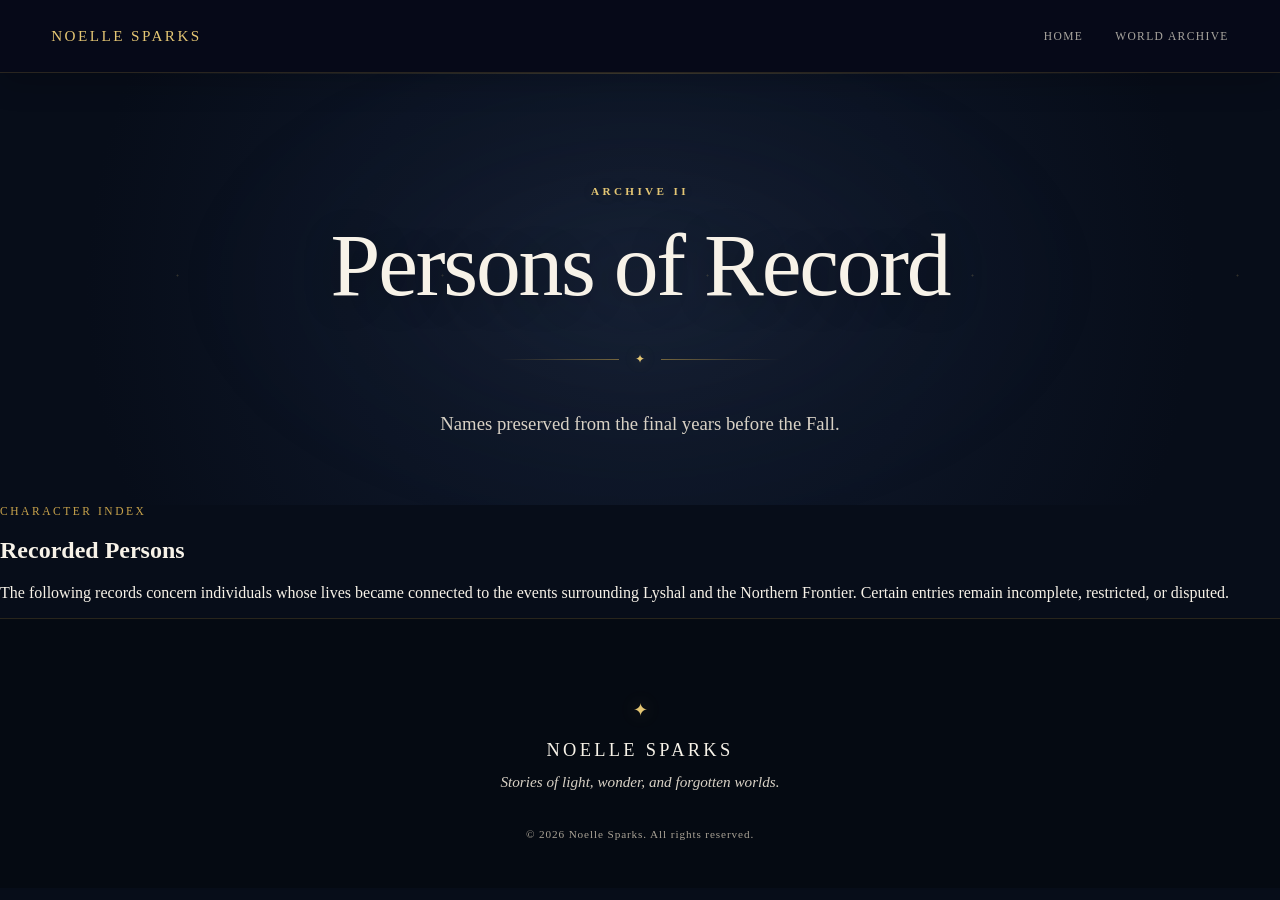
==== characters.html @ 0fba7f64 "Create Character Archive page" ====
<!DOCTYPE html>
<html lang="en">
<head>
  <meta charset="UTF-8">

 <meta
  name="description"
  content="Explore the persons of record connected to Lyshal, Dorshyllwyn, and the events surrounding the Northern Frontier."
>

  <meta
  name="description"
  content="Explore the Northern Frontier, including the Kingdom of Lyshal, Dorshyllwyn, and the mysterious Edenaren Wood."
>

 <title>Character Archive | Noelle Sparks</title>

  <link rel="stylesheet" href="css/styles.css">
</head>

<body>
<header class="site-header">

  <div class="site-header-inner">

    <a href="index.html" class="site-brand">
      Noelle Sparks
    </a>

    <nav class="site-nav" aria-label="Primary navigation">

      <a href="index.html">
        Home
      </a>

      <a href="world.html">
        World Archive
      </a>

    </nav>

  </div>

</header>
  <main>

  <section class="discover-section archive-hero">

    <div class="discover-glow" aria-hidden="true"></div>

    <div class="discover-content">

      <p class="section-kicker">
        Archive II
      </p>

      <h1 class="section-title">
        Persons of Record
      </h1>

      <div class="ornamental-divider" aria-hidden="true">
        <span></span>
        <span class="divider-star">✦</span>
        <span></span>
      </div>

      <p class="section-introduction">
        Names preserved from the final years before the Fall.
      </p>

    </div>

  </section>

  <section class="character-archive-introduction">

    <p class="archive-label">
      Character Index
    </p>

    <h2>
      Recorded Persons
    </h2>

    <p>
      The following records concern individuals whose lives became
      connected to the events surrounding Lyshal and the Northern Frontier.
      Certain entries remain incomplete, restricted, or disputed.
    </p>

  </section>

  <section class="character-grid" aria-label="Character archive records">

    <!-- Character records will be placed here. -->

  </section>

</main>

  <!-- ====================================================
       FOOTER
       ==================================================== -->

  <footer class="site-footer">

    <a href="#home" class="footer-mark" aria-label="Return to the top">
      ✦
    </a>

    <p class="footer-name">
      Noelle Sparks
    </p>

    <p class="footer-line">
      Stories of light, wonder, and forgotten worlds.
    </p>

    <p class="copyright">
      &copy; 2026 Noelle Sparks. All rights reserved.
    </p>

  </footer>

</body>
</html>
---- css/styles.css ----
/* =========================================================
   NOELLE SPARKS
   Elegant Wonder — Website Design System
   ========================================================= */


/* ---------------------------------------------------------
   DESIGN TOKENS
   --------------------------------------------------------- */

:root {
  --midnight: #070d19;
  --deep-night: #0c1424;
  --night-blue: #111b2d;
  --soft-night: #162239;

  --gold: #c7a24b;
  --gold-light: #e4c674;
  --gold-pale: #f0dc9a;
  --gold-dark: #816321;

  --ivory: #f7f2e8;
  --mist: #d8d1c5;
  --muted-text: #aaa396;

  --border-gold: rgba(199, 162, 75, 0.34);
  --border-gold-bright: rgba(228, 198, 116, 0.68);

  --shadow-dark: rgba(0, 0, 0, 0.34);
  --shadow-gold: rgba(199, 162, 75, 0.12);

  --serif:
    Georgia,
    "Times New Roman",
    Times,
    serif;

  --content-width: 1180px;
  --reading-width: 720px;

  --transition-fast: 220ms ease;
  --transition: 320ms ease;
  --transition-slow: 600ms ease;
}


/* ---------------------------------------------------------
   RESET
   --------------------------------------------------------- */

*,
*::before,
*::after {
  box-sizing: border-box;
}

html {
  scroll-behavior: smooth;
}

body {
  margin: 0;
  min-width: 320px;

  color: var(--ivory);
  background: var(--midnight);

  font-family: var(--serif);

  overflow-x: hidden;
}

img {
  display: block;
  max-width: 100%;
}

a {
  color: inherit;
}

button,
input,
textarea,
select {
  font: inherit;
}


/* ---------------------------------------------------------
   REUSABLE DESIGN SYSTEM
   --------------------------------------------------------- */

.section-shell {
  position: relative;
  z-index: 2;

  width: min(100%, var(--content-width));

  margin-inline: auto;
}

.section-heading {
  width: min(100%, 780px);

  margin: 0 auto 4.5rem;

  text-align: center;
}

.section-kicker {
  margin: 0 0 1.4rem;

  color: var(--gold-light);

  font-size: 0.7rem;
  font-weight: 600;
  letter-spacing: 0.3em;

  text-transform: uppercase;

  text-shadow:
    0 0 18px rgba(199, 162, 75, 0.18);
}

.section-title {
  margin: 0;

  color: var(--ivory);

  font-size: clamp(3rem, 7vw, 6rem);
  font-weight: 400;
  line-height: 1.03;
  letter-spacing: -0.025em;

  text-wrap: balance;

  text-shadow:
    0 5px 35px rgba(0, 0, 0, 0.32);
}

.section-introduction {
  width: min(100%, 680px);

  margin: 0 auto;

  color: var(--mist);

  font-size: clamp(1rem, 1.6vw, 1.17rem);
  line-height: 1.85;

  text-wrap: balance;
}


/* Ornamental divider */

.ornamental-divider {
  width: min(280px, 70vw);

  display: flex;
  align-items: center;
  justify-content: center;
  gap: 1rem;

  margin: 2.5rem auto;
}

.ornamental-divider > span:not(.divider-star) {
  flex: 1;
  height: 1px;

  background:
    linear-gradient(
      90deg,
      transparent,
      rgba(199, 162, 75, 0.55)
    );
}

.ornamental-divider > span:last-child {
  transform: scaleX(-1);
}

.divider-star {
  color: var(--gold-light);

  font-size: 0.75rem;

  text-shadow:
    0 0 14px rgba(228, 198, 116, 0.34);
}


/* ---------------------------------------------------------
   HERO
   --------------------------------------------------------- */

.hero {
  position: relative;

  min-height: 100vh;
  min-height: 100svh;

  display: flex;
  align-items: center;
  justify-content: center;

  padding: 4rem 1.5rem 6rem;

  overflow: hidden;

  background:
    radial-gradient(
      circle at 26% 32%,
      rgba(76, 93, 130, 0.14) 0%,
      rgba(25, 38, 64, 0.07) 26%,
      transparent 52%
    ),
    radial-gradient(
      circle at 75% 68%,
      rgba(49, 67, 101, 0.09) 0%,
      transparent 48%
    ),
    linear-gradient(
      135deg,
      var(--night-blue) 0%,
      var(--deep-night) 46%,
      var(--midnight) 100%
    );
}


/* ---------------------------------------------------------
   ANIMATED STAR FIELD
   --------------------------------------------------------- */

.star-field,
.star-field::before,
.star-field::after {
  position: absolute;
  inset: -8%;

  content: "";

  pointer-events: none;
}

.star-field {
  opacity: 0.72;

  background-image:
    radial-gradient(
      circle,
      rgba(228, 198, 116, 0.9) 0 1px,
      transparent 1.6px
    ),
    radial-gradient(
      circle,
      rgba(247, 242, 232, 0.72) 0 0.8px,
      transparent 1.3px
    );

  background-position:
    0 0,
    65px 82px;

  background-size:
    175px 175px,
    235px 235px;

  animation:
    stars-drift-primary 34s linear infinite,
    stars-breathe 5s ease-in-out infinite alternate;

  will-change:
    background-position,
    opacity;
}

.star-field::before {
  opacity: 0.52;

  background-image:
    radial-gradient(
      circle,
      rgba(199, 162, 75, 0.88) 0 1.15px,
      transparent 1.8px
    ),
    radial-gradient(
      circle,
      rgba(235, 224, 194, 0.68) 0 0.7px,
      transparent 1.25px
    );

  background-position:
    27px 42px,
    130px 15px;

  background-size:
    310px 310px,
    390px 390px;

  animation:
    stars-drift-secondary 48s linear infinite,
    stars-twinkle 3.8s ease-in-out infinite alternate;

  will-change:
    background-position,
    opacity;
}

.star-field::after {
  opacity: 0.4;

  background-image:
    radial-gradient(
      circle,
      rgba(255, 239, 186, 0.95) 0 1.8px,
      rgba(228, 198, 116, 0.22) 2px,
      transparent 5px
    ),
    radial-gradient(
      circle,
      rgba(247, 242, 232, 0.82) 0 1.25px,
      transparent 3px
    );

  background-position:
    12% 23%,
    71% 61%;

  background-size:
    520px 520px,
    670px 670px;

  animation:
    bright-stars-drift 62s linear infinite,
    bright-stars-twinkle 4.6s ease-in-out infinite alternate;

  will-change:
    background-position,
    opacity;
}


/* ---------------------------------------------------------
   HERO CONTENT
   --------------------------------------------------------- */

.hero-content {
  position: relative;
  z-index: 2;

  width: min(100%, 900px);

  display: flex;
  flex-direction: column;
  align-items: center;
  justify-content: center;

  text-align: center;

  margin: 0 auto;
  padding-top: 14vh;
}


/* Logo */

.hero-logo-wrap {
  position: relative;

  width: min(90vw, 900px);

  margin: 0 auto .5rem;

  isolation: isolate;
}

.hero-logo-wrap::before {
  position: absolute;
  z-index: -1;

  content: "";

  top: 50%;
  left: 50%;

  width: 130%;

  aspect-ratio: 1.3 / 1;

  transform: translate(-50%, -50%);

  border-radius: 50%;

  background:
    radial-gradient(
      ellipse at center,
      rgba(255, 245, 220, 0.075) 0%,
      rgba(255, 245, 220, 0.025) 38%,
      transparent 72%
    );

  filter: blur(8px);
}

.hero-logo {
  width: 100%;
  height: auto;

  object-fit: contain;

  filter:
    drop-shadow(
      0 0 28px rgba(199, 162, 75, 0.11)
    )
    drop-shadow(
      0 0 70px rgba(220, 185, 80, 0.045)
    );

  animation:
    logo-arrival 1.4s ease both;
}


/* Tagline */

.tagline {
  max-width: 650px;

  margin: 0 auto 2.3rem;

  color: var(--ivory);

  font-size: clamp(1.15rem, 2vw, 1.55rem);
  font-style: italic;
  line-height: 1.65;

  text-wrap: balance;

  text-shadow:
    0 1px 12px rgba(0, 0, 0, 0.65);

  animation:
    content-arrival
    1.2s
    0.35s
    ease
    both;
}

/* Primary button */

.archive-button {
  position: relative;

  min-width: 252px;

  display: grid;

  grid-template-columns:
    18px
    auto
    18px;

  align-items: center;
  justify-content: center;

  column-gap: 0.75rem;

  padding:
    1.05rem
    1.6rem;

  border:
    1px solid
    rgba(199, 162, 75, 0.68);

  color: var(--ivory);

  background:
    linear-gradient(
      180deg,
      rgba(199, 162, 75, 0.055),
      rgba(199, 162, 75, 0.018)
    );

  text-decoration: none;
  text-transform: uppercase;

  font-size: 0.74rem;
  font-weight: 600;
  letter-spacing: 0.2em;

  box-shadow:
    inset 0 0 0 1px rgba(255, 255, 255, 0.012),
    0 8px 28px rgba(0, 0, 0, 0.18);

  transition:
    color var(--transition),
    border-color var(--transition),
    background var(--transition),
    box-shadow var(--transition),
    transform var(--transition);

  animation:
    content-arrival
    1.2s
    0.55s
    ease
    both;
}

.archive-button::after {
  content: "✦";

  width: 18px;

  visibility: hidden;
}

.button-star {
  width: 18px;

  color: var(--gold-light);

  font-size: 0.78rem;
  text-align: center;

  text-shadow:
    0 0 12px rgba(228, 198, 116, 0.4);

  transition:
    transform var(--transition);
}

.button-label {
  text-align: center;
}

.archive-button:hover,
.archive-button:focus-visible {
  color: #fffaf0;

  border-color: var(--gold-light);

  background:
    linear-gradient(
      180deg,
      rgba(199, 162, 75, 0.13),
      rgba(199, 162, 75, 0.055)
    );

  box-shadow:
    0 0 30px rgba(199, 162, 75, 0.1),
    0 12px 35px rgba(0, 0, 0, 0.28);

  transform: translateY(-2px);
}

.archive-button:hover .button-star,
.archive-button:focus-visible .button-star {
  transform:
    rotate(45deg)
    scale(1.08);
}


/* Scroll indicator */

.scroll-indicator {
  position: absolute;
  z-index: 3;

  left: 50%;
  bottom: 1.5rem;

  width: 28px;
  height: 44px;

  transform: translateX(-50%);

  border:
    1px solid
    rgba(199, 162, 75, 0.28);

  border-radius: 20px;

  opacity: 0.72;
}

.scroll-indicator span {
  position: absolute;

  top: 8px;
  left: 50%;

  width: 3px;
  height: 7px;

  transform: translateX(-50%);

  border-radius: 10px;

  background: var(--gold-light);

  box-shadow:
    0 0 10px rgba(228, 198, 116, 0.36);

  animation:
    scroll-prompt
    2s
    ease-in-out
    infinite;
}


/* ---------------------------------------------------------
   THRESHOLD SECTION
   --------------------------------------------------------- */

.discover-section {
  position: relative;

  min-height: 100vh;
  min-height: 100svh;

  display: flex;
  align-items: center;
  justify-content: center;

  padding: 8rem 1.5rem;

  overflow: hidden;

  background:
    radial-gradient(
      circle at center,
      rgba(28, 42, 67, 0.46) 0%,
      rgba(12, 20, 36, 0.96) 45%,
      var(--midnight) 82%
    );
}

.discover-section::before {
  position: absolute;
  inset: 0;

  content: "";

  opacity: 0.3;

  pointer-events: none;

  background-image:
    radial-gradient(
      circle,
      rgba(228, 198, 116, 0.62) 0 0.8px,
      transparent 1.2px
    );

  background-position:
    45px 70px;

  background-size:
    265px 265px;
}

.discover-section::after {
  position: absolute;

  top: 0;
  left: 50%;

  width: min(82%, 1100px);
  height: 1px;

  content: "";

  transform: translateX(-50%);

  background:
    linear-gradient(
      90deg,
      transparent,
      rgba(199, 162, 75, 0.28),
      transparent
    );
}

.discover-glow {
  position: absolute;

  top: 48%;
  left: 50%;

  width: min(90vw, 900px);

  aspect-ratio: 1.8 / 1;

  transform: translate(-50%, -50%);

  border-radius: 50%;

  background:
    radial-gradient(
      ellipse at center,
      rgba(81, 99, 135, 0.1) 0%,
      rgba(45, 60, 91, 0.045) 42%,
      transparent 72%
    );

  filter: blur(14px);

  pointer-events: none;
}

.discover-content {
  position: relative;
  z-index: 2;

  width: min(100%, 820px);

  text-align: center;
}

.threshold-title {
  font-size: clamp(3rem, 7vw, 6rem);
}


/* Welcome text */

.welcome-copy {
  max-width: 690px;

  margin: 0 auto;

  color: var(--mist);

  font-size: clamp(1rem, 1.7vw, 1.2rem);
  line-height: 1.9;
}

.welcome-copy p {
  margin: 0 0 1.4rem;
}

.welcome-closing {
  margin-top: 2.2rem !important;

  color: var(--ivory);

  font-size: 1.08em;
  font-style: italic;
}


/* Continue link */

.text-link {
  display: inline-flex;
  flex-direction: column;
  align-items: center;
  gap: 0.75rem;

  margin-top: 3rem;

  color: var(--gold-light);

  text-decoration: none;
  text-transform: uppercase;

  font-size: 0.68rem;
  letter-spacing: 0.22em;

  transition:
    color var(--transition),
    transform var(--transition);
}

.text-link-arrow {
  font-size: 1rem;

  animation:
    arrow-float
    2.4s
    ease-in-out
    infinite;
}

.text-link:hover,
.text-link:focus-visible {
  color: var(--gold-pale);

  transform: translateY(2px);
}


/* ---------------------------------------------------------
   ARCHIVE SECTION
   --------------------------------------------------------- */

.archive-section {
  position: relative;

  padding:
    9rem
    1.5rem
    10rem;

  overflow: hidden;

  background:
    radial-gradient(
      circle at 50% 15%,
      rgba(44, 59, 89, 0.22),
      transparent 42%
    ),
    linear-gradient(
      180deg,
      var(--midnight) 0%,
      #080f1d 48%,
      #060b15 100%
    );
}

.archive-section::before {
  position: absolute;
  inset: 0;

  content: "";

  pointer-events: none;

  opacity: 0.18;

  background-image:
    linear-gradient(
      rgba(199, 162, 75, 0.08) 1px,
      transparent 1px
    ),
    linear-gradient(
      90deg,
      rgba(199, 162, 75, 0.08) 1px,
      transparent 1px
    );

  background-size:
    120px
    120px;

  mask-image:
    radial-gradient(
      circle at center,
      black,
      transparent 80%
    );
}

.archive-atmosphere {
  position: absolute;

  top: 16%;
  left: 50%;

  width: min(1000px, 92vw);

  aspect-ratio: 2 / 1;

  transform: translateX(-50%);

  border-radius: 50%;

  background:
    radial-gradient(
      ellipse at center,
      rgba(199, 162, 75, 0.055),
      rgba(61, 75, 107, 0.035) 45%,
      transparent 72%
    );

  filter: blur(18px);

  pointer-events: none;
}


/* Archive cards */

.archive-grid {
  width: min(100%, 980px);

  display: grid;

  grid-template-columns:
    repeat(2, minmax(0, 1fr));

  gap:
    1.4rem
    1.4rem;

  margin-inline: auto;
}

.archive-card {
  position: relative;

  min-height: 355px;

  display: flex;
  flex-direction: column;
  align-items: center;

  padding:
    2.6rem
    2rem
    2.2rem;

  overflow: hidden;

  border:
    1px solid
    var(--border-gold);

  background:
    linear-gradient(
      145deg,
      rgba(22, 34, 57, 0.7),
      rgba(8, 15, 29, 0.88)
    );

  text-align: center;

  box-shadow:
    0 20px 50px rgba(0, 0, 0, 0.2);

  transition:
    border-color var(--transition),
    background var(--transition),
    box-shadow var(--transition),
    transform var(--transition);
}

.archive-card::before {
  position: absolute;
  inset: 10px;

  content: "";

  border:
    1px solid
    rgba(199, 162, 75, 0.09);

  pointer-events: none;

  transition:
    border-color var(--transition);
}

.archive-card::after {
  position: absolute;

  top: -40%;
  left: -70%;

  width: 80%;
  height: 180%;

  content: "";

  transform: rotate(18deg);

  background:
    linear-gradient(
      90deg,
      transparent,
      rgba(255, 245, 220, 0.045),
      transparent
    );

  transition:
    left 900ms ease;
}

.archive-card:hover {
  border-color:
    var(--border-gold-bright);

  background:
    linear-gradient(
      145deg,
      rgba(28, 43, 70, 0.82),
      rgba(8, 15, 29, 0.94)
    );

  box-shadow:
    0 24px 65px rgba(0, 0, 0, 0.32),
    0 0 40px rgba(199, 162, 75, 0.055);

  transform: translateY(-7px);
}

.archive-card:hover::before {
  border-color:
    rgba(228, 198, 116, 0.2);
}

.archive-card:hover::after {
  left: 130%;
}

.archive-card-featured {
  grid-column:
    1 / -1;

  width: min(100%, 620px);

  justify-self: center;

  min-height: 330px;

  padding-inline:
    clamp(2rem, 8vw, 6rem);

  border-color:
    rgba(228, 198, 116, 0.46);

  background:
    radial-gradient(
      circle at top,
      rgba(199, 162, 75, 0.075),
      transparent 44%
    ),
    linear-gradient(
      145deg,
      rgba(27, 39, 62, 0.82),
      rgba(8, 15, 29, 0.94)
    );
}

.card-symbol {
  height: 62px;

  display: grid;
  place-items: center;

  margin-bottom: 1.15rem;

  color: var(--gold-light);

  font-size: 2.5rem;
  line-height: 1;

  text-shadow:
    0 0 22px rgba(228, 198, 116, 0.22);

  transition:
    transform var(--transition-slow),
    text-shadow var(--transition);
}

.archive-card:hover .card-symbol {
  transform:
    translateY(-2px)
    rotate(8deg)
    scale(1.07);

  text-shadow:
    0 0 30px rgba(228, 198, 116, 0.36);
}

.card-symbol-book {
  font-size: 2.8rem;
}

.card-number {
  margin:
    0
    0
    0.85rem;

  color: var(--gold);

  font-size: 0.62rem;
  font-weight: 600;
  letter-spacing: 0.26em;

  text-transform: uppercase;
}

.archive-card h3 {
  margin:
    0
    0
    1.2rem;

  color: var(--ivory);

  font-size: clamp(1.6rem, 2.4vw, 2.15rem);
  font-weight: 400;
  line-height: 1.15;
}

.archive-card p:not(.card-number) {
  margin:
    0
    auto
    2rem;

  color: var(--mist);

  font-size: 0.96rem;
  line-height: 1.75;
}

.coming-soon {
  margin-top: auto;

  color: var(--gold-light);

  font-size: 0.61rem;
  font-weight: 600;
  letter-spacing: 0.23em;

  text-transform: uppercase;
}


/* ---------------------------------------------------------
   FOOTER
   --------------------------------------------------------- */

.site-footer {
  position: relative;

  padding:
    5rem
    1.5rem
    3rem;

  border-top:
    1px solid
    rgba(199, 162, 75, 0.18);

  background:
    #050a12;

  text-align: center;
}

.footer-mark {
  display: inline-block;

  margin-bottom: 1.2rem;

  color: var(--gold-light);

  font-size: 1.15rem;

  text-decoration: none;

  text-shadow:
    0 0 18px rgba(228, 198, 116, 0.3);

  transition:
    transform var(--transition),
    color var(--transition);
}

.footer-mark:hover,
.footer-mark:focus-visible {
  color: var(--gold-pale);

  transform:
    rotate(45deg)
    scale(1.1);
}

.footer-name {
  margin:
    0
    0
    0.75rem;

  color: var(--ivory);

  font-size: 1.15rem;
  letter-spacing: 0.18em;

  text-transform: uppercase;
}

.footer-line {
  margin:
    0
    0
    2.3rem;

  color: var(--mist);

  font-size: 0.95rem;
  font-style: italic;
}

.copyright {
  margin: 0;

  color: var(--muted-text);

  font-size: 0.7rem;
  letter-spacing: 0.08em;
}


/* ---------------------------------------------------------
   ANIMATIONS
   --------------------------------------------------------- */

@keyframes logo-arrival {
  from {
    opacity: 0;

    transform:
      translateY(12px)
      scale(0.985);

    filter:
      blur(3px)
      drop-shadow(
        0 0 0 rgba(199, 162, 75, 0)
      );
  }

  to {
    opacity: 1;

    transform:
      translateY(0)
      scale(1);
  }
}

@keyframes content-arrival {
  from {
    opacity: 0;

    transform:
      translateY(12px);
  }

  to {
    opacity: 1;

    transform:
      translateY(0);
  }
}

@keyframes stars-drift-primary {
  from {
    background-position:
      0 0,
      65px 82px;
  }

  to {
    background-position:
      42px -95px,
      18px -72px;
  }
}

@keyframes stars-drift-secondary {
  from {
    background-position:
      27px 42px,
      130px 15px;
  }

  to {
    background-position:
      -54px -120px,
      185px -92px;
  }
}

@keyframes bright-stars-drift {
  from {
    background-position:
      12% 23%,
      71% 61%;
  }

  to {
    background-position:
      18% 5%,
      65% 42%;
  }
}

@keyframes stars-breathe {
  from {
    opacity: 0.5;
  }

  to {
    opacity: 0.78;
  }
}

@keyframes stars-twinkle {
  0% {
    opacity: 0.22;
  }

  45% {
    opacity: 0.6;
  }

  100% {
    opacity: 0.34;
  }
}

@keyframes bright-stars-twinkle {
  0% {
    opacity: 0.18;

    filter:
      brightness(0.85);
  }

  50% {
    opacity: 0.52;

    filter:
      brightness(1.3);
  }

  100% {
    opacity: 0.27;

    filter:
      brightness(1);
  }
}

@keyframes scroll-prompt {
  0% {
    opacity: 0;

    transform:
      translate(-50%, 0);
  }

  35% {
    opacity: 1;
  }

  100% {
    opacity: 0;

    transform:
      translate(-50%, 18px);
  }
}

@keyframes arrow-float {
  0%,
  100% {
    transform:
      translateY(0);
  }

  50% {
    transform:
      translateY(6px);
  }
}


/* ---------------------------------------------------------
   TABLETS
   --------------------------------------------------------- */

@media (max-width: 900px) {

  .hero {
    padding-top: 3rem;
  }

  .hero-logo-wrap {
  width: min(76vw, 500px);

  margin-bottom: 2.75rem;
}

  .discover-section {
    padding:
      7rem
      1.5rem;
  }

  .archive-section {
    padding:
      7.5rem
      1.25rem
      8rem;
  }

  .archive-grid {
    width: min(100%, 760px);
  }

}


/* ---------------------------------------------------------
   PHONES
   --------------------------------------------------------- */

@media (max-width: 600px) {

  .hero {
    padding:
      3rem
      1.15rem
      5.5rem;
  }

.hero-logo-wrap {
  width: min(92vw, 450px);

  margin-bottom: 2.4rem;
}

  .tagline {
    margin-bottom: 2.25rem;

    font-size: 1.08rem;
    line-height: 1.6;
  }

  .archive-button {
    min-width: 228px;

    padding:
      1rem
      1.25rem;

    font-size: 0.68rem;
    letter-spacing: 0.17em;
  }

  .scroll-indicator {
    bottom: 1rem;
  }

  .discover-section {
    padding:
      6.5rem
      1.25rem;
  }

  .section-kicker {
    font-size: 0.62rem;
    letter-spacing: 0.24em;
  }

  .section-title,
  .threshold-title {
    font-size:
      clamp(
        2.8rem,
        14vw,
        4.3rem
      );

    line-height: 1.06;
  }

  .welcome-copy {
    font-size: 1rem;
    line-height: 1.82;
  }

  .archive-section {
    padding:
      6.5rem
      1rem
      7rem;
  }

  .section-heading {
    margin-bottom: 3.4rem;
  }

  .archive-grid {
    width: 100%;

    grid-template-columns: 1fr;

    gap: 1rem;
  }

  .archive-card,
  .archive-card-featured {
    grid-column: auto;

    width: 100%;

    min-height: 330px;

    padding:
      2.4rem
      1.6rem
      2rem;
  }

  .archive-card h3 {
    font-size: 1.75rem;
  }

  .site-footer {
    padding-top: 4rem;
  }

}


/* ---------------------------------------------------------
   ACCESSIBILITY
   --------------------------------------------------------- */

.archive-button:focus-visible,
.scroll-indicator:focus-visible,
.text-link:focus-visible,
.footer-mark:focus-visible {
  outline:
    2px solid
    var(--gold-light);

  outline-offset: 5px;
}

@media (prefers-reduced-motion: reduce) {

  html {
    scroll-behavior: auto;
  }

  *,
  *::before,
  *::after {
    animation-duration: 0.01ms !important;
    animation-iteration-count: 1 !important;
    transition-duration: 0.01ms !important;
  }

}
/* ==========================================================
   WORLD ARCHIVE
   ========================================================== */

.map-section{

    width:min(1400px,94vw);

    margin:0 auto;

    padding:4rem 0 5rem;

}

.world-map{

    width:100%;

    display:block;

    border:1px solid rgba(199,162,75,.22);

    box-shadow:
        0 25px 70px rgba(0,0,0,.45);

    border-radius:8px;

}

.archive-entry{

    width:min(850px,90vw);

    margin:0 auto 7rem;

    color:var(--mist);

    line-height:1.9;

}

.archive-entry h2{

    color:var(--gold-light);

    font-size:2.5rem;

    margin-bottom:1rem;

}

.archive-entry p{

    font-size:1.05rem;

}
/* Compact introductory section for the World Archive */

.discover-section.archive-hero {
    min-height: auto;
    height: auto;
    padding: 7rem 1.5rem 4rem;
}

.archive-hero .discover-content {
    position: relative;
    z-index: 1;
}

.archive-hero + .map-section {
    padding-top: 2rem;
}

@media (max-width: 700px) {
    .discover-section.archive-hero {
        padding: 5rem 1.25rem 3rem;
    }

    .archive-hero + .map-section {
        padding-top: 1rem;
    }
}
/* ==========================================================
   ARCHIVE RECORDS
   ========================================================== */

.archive-entry {
    width: min(850px, 90vw);
    margin: 0 auto 6rem;
    padding: 3.5rem 4rem;

    border: 1px solid rgba(199, 162, 75, 0.24);
    background:
        linear-gradient(
            145deg,
            rgba(255, 255, 255, 0.025),
            rgba(255, 255, 255, 0.008)
        );

    box-shadow:
        0 24px 60px rgba(0, 0, 0, 0.28),
        inset 0 0 40px rgba(199, 162, 75, 0.025);

    color: var(--mist);
}

.archive-label {
    margin: 0 0 1rem;

    color: var(--gold);
    font-size: 0.72rem;
    letter-spacing: 0.22em;
    text-transform: uppercase;
}

.archive-entry h2 {
    margin: 0;

    color: var(--gold-light);
    font-size: clamp(2rem, 4vw, 3rem);
    font-weight: 400;
}

.archive-rule {
    width: 75px;
    height: 1px;
    margin: 1.5rem 0 2rem;

    background: linear-gradient(
        90deg,
        var(--gold),
        transparent
    );
}

.archive-entry p {
    font-size: 1.05rem;
    line-height: 1.9;
}

.archive-note {
    margin-top: 2rem;

    color: rgba(231, 226, 211, 0.6);
    font-size: 0.88rem !important;
    font-style: italic;
}

@media (max-width: 700px) {
    .archive-entry {
        padding: 2.5rem 1.75rem;
        margin-bottom: 4rem;
    }
}
/* ==========================================================
   INTERACTIVE ARCHIVE MAP
   ========================================================== */

html {
    scroll-behavior: smooth;
}

.map-frame {
    position: relative;
    width: 100%;
}

.map-frame .world-map {
    width: 100%;
    display: block;
}

.map-hotspot {
    position: absolute;
    z-index: 2;

    display: flex;
    flex-direction: column;
    align-items: center;

    transform: translate(-50%, -50%);
    text-decoration: none;
}

.hotspot-marker {
    width: 18px;
    height: 18px;

    border: 2px solid #f2d67c;
    border-radius: 50%;

    background: rgba(10, 13, 29, 0.75);

    box-shadow:
        0 0 0 5px rgba(199, 162, 75, 0.18),
        0 0 18px rgba(242, 214, 124, 0.8);

    transition:
        transform 0.25s ease,
        box-shadow 0.25s ease;
}

.hotspot-label {
    margin-top: 0.7rem;
    padding: 0.35rem 0.65rem;

    border: 1px solid rgba(199, 162, 75, 0.45);
    background: rgba(8, 10, 22, 0.9);

    color: var(--gold-light);
    font-size: 0.72rem;
    letter-spacing: 0.08em;
    white-space: nowrap;

    opacity: 0;
    transform: translateY(5px);

    transition:
        opacity 0.25s ease,
        transform 0.25s ease;
}

.map-hotspot:hover .hotspot-marker,
.map-hotspot:focus-visible .hotspot-marker {
    transform: scale(1.25);

    box-shadow:
        0 0 0 7px rgba(199, 162, 75, 0.22),
        0 0 28px rgba(242, 214, 124, 1);
}

.map-hotspot:hover .hotspot-label,
.map-hotspot:focus-visible .hotspot-label {
    opacity: 1;
    transform: translateY(0);
}

.hotspot-edenaren {
    left: 41%;
    top: 35%;
}

.hotspot-lyshal {
    left: 71%;
    top: 45%;
}

.hotspot-dorshyllwyn {
    left: 61%;
    top: 68%;
}

.map-instruction {
    margin: 1.5rem 0 0;

    color: rgba(231, 226, 211, 0.62);
    font-size: 0.82rem;
    font-style: italic;
    letter-spacing: 0.06em;
    text-align: center;
}

@media (max-width: 700px) {
    .hotspot-marker {
        width: 14px;
        height: 14px;
    }

    .hotspot-label {
        display: none;
    }
}
/* ==========================================================
   MAP LOCATION INDEX
   ========================================================== */

.map-index {
    display: grid;
    grid-template-columns: repeat(3, 1fr);
    gap: 1rem;

    width: min(900px, 100%);
    margin: 2rem auto 0;
}

.map-index a {
    padding: 1.15rem 1rem;

    border: 1px solid rgba(199, 162, 75, 0.28);
    background: rgba(255, 255, 255, 0.018);

    color: var(--gold-light);
    font-family: inherit;
    text-align: center;
    text-decoration: none;

    transition:
        border-color 0.25s ease,
        background 0.25s ease,
        transform 0.25s ease;
}

.map-index a span {
    display: block;
    margin-bottom: 0.45rem;

    color: rgba(231, 226, 211, 0.55);
    font-size: 0.65rem;
    letter-spacing: 0.18em;
    text-transform: uppercase;
}

.map-index a:hover,
.map-index a:focus-visible {
    border-color: rgba(242, 214, 124, 0.7);
    background: rgba(199, 162, 75, 0.08);
    transform: translateY(-3px);
}

@media (max-width: 700px) {
    .map-index {
        grid-template-columns: 1fr;
    }
}
/* ==========================================================
   RETURN TO MAP LINKS
   ========================================================== */

.return-to-map {
    display: inline-block;
    margin-top: 2rem;

    color: var(--gold);
    font-size: 0.75rem;
    letter-spacing: 0.12em;
    text-decoration: none;
    text-transform: uppercase;

    transition:
        color 0.25s ease,
        transform 0.25s ease;
}

.return-to-map:hover,
.return-to-map:focus-visible {
    color: var(--gold-light);
    transform: translateY(-2px);
}
/* ==========================================================
   GLOBAL SITE HEADER
   ========================================================== */

.site-header {
    position: sticky;
    top: 0;
    z-index: 100;

    border-bottom: 1px solid rgba(199, 162, 75, 0.18);

    background: rgba(7, 10, 24, 0.88);
    backdrop-filter: blur(14px);
    -webkit-backdrop-filter: blur(14px);

    box-shadow: 0 10px 30px rgba(0, 0, 0, 0.18);
}

.site-header-inner {
    display: flex;
    align-items: center;
    justify-content: space-between;

    width: min(1400px, 92vw);
    min-height: 72px;
    margin: 0 auto;
}

.site-brand {
    color: var(--gold-light);
    font-size: 0.95rem;
    letter-spacing: 0.16em;
    text-decoration: none;
    text-transform: uppercase;

    transition: color 0.25s ease;
}

.site-brand:hover,
.site-brand:focus-visible {
    color: var(--gold);
}

.site-nav {
    display: flex;
    align-items: center;
    gap: 2rem;
}

.site-nav a {
    position: relative;

    padding: 0.4rem 0;

    color: rgba(231, 226, 211, 0.72);
    font-size: 0.72rem;
    letter-spacing: 0.12em;
    text-decoration: none;
    text-transform: uppercase;

    transition: color 0.25s ease;
}

.site-nav a::after {
    content: "";

    position: absolute;
    right: 0;
    bottom: 0;
    left: 0;

    height: 1px;

    background: var(--gold);

    transform: scaleX(0);
    transform-origin: center;

    transition: transform 0.25s ease;
}

.site-nav a:hover,
.site-nav a:focus-visible {
    color: var(--gold-light);
}

.site-nav a:hover::after,
.site-nav a:focus-visible::after {
    transform: scaleX(1);
}

@media (max-width: 600px) {
    .site-header-inner {
        min-height: 64px;
    }

    .site-brand {
        font-size: 0.76rem;
        letter-spacing: 0.11em;
    }

    .site-nav {
        gap: 1rem;
    }

    .site-nav a {
        font-size: 0.63rem;
        letter-spacing: 0.08em;
    }

    .site-nav a:first-child {
        display: none;
    }
}
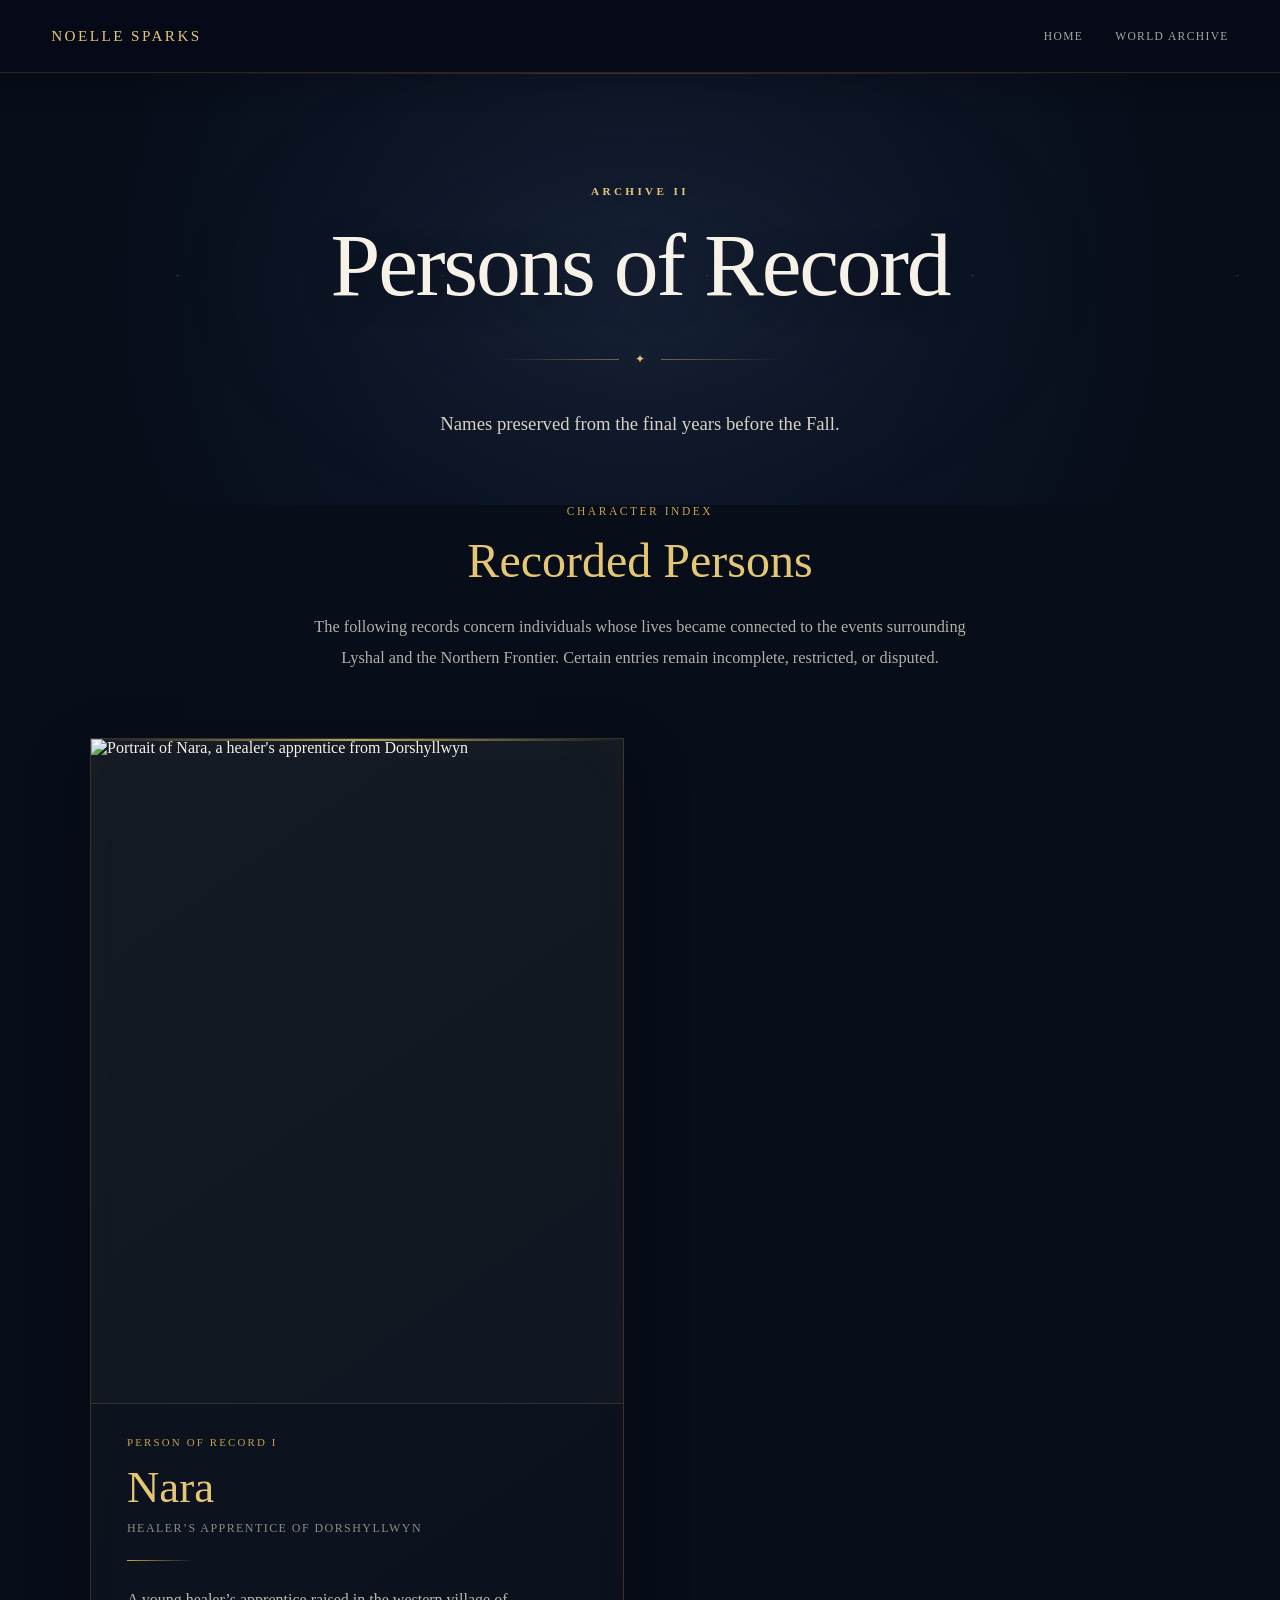
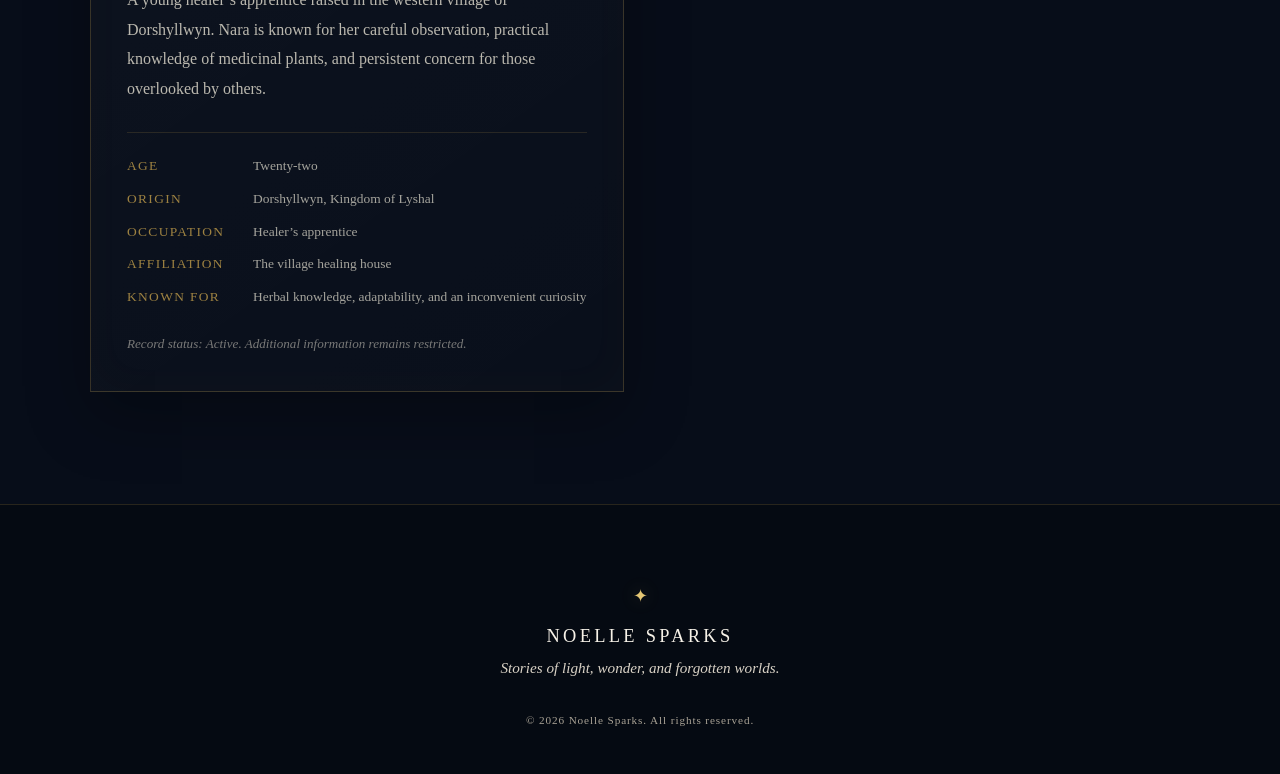
==== commit 8b4ac451: "Add Nara character record" ====
--- a/characters.html
+++ b/characters.html
@@ -92,7 +92,74 @@
 
   <section class="character-grid" aria-label="Character archive records">
 
-    <!-- Character records will be placed here. -->
+<article id="nara" class="character-record">
+
+  <div class="character-portrait">
+
+    <img
+      src="assets/images/nara-character-portrait.png"
+      alt="Portrait of Nara, a healer's apprentice from Dorshyllwyn"
+    >
+
+  </div>
+
+  <div class="character-record-content">
+
+    <p class="character-record-number">
+      Person of Record I
+    </p>
+
+    <h2>Nara</h2>
+
+    <p class="character-role">
+      Healer’s Apprentice of Dorshyllwyn
+    </p>
+
+    <div class="character-record-rule" aria-hidden="true"></div>
+
+    <p class="character-summary">
+      A young healer’s apprentice raised in the western village of
+      Dorshyllwyn. Nara is known for her careful observation, practical
+      knowledge of medicinal plants, and persistent concern for those
+      overlooked by others.
+    </p>
+
+    <dl class="character-details">
+
+      <div class="character-detail">
+        <dt>Age</dt>
+        <dd>Twenty-two</dd>
+      </div>
+
+      <div class="character-detail">
+        <dt>Origin</dt>
+        <dd>Dorshyllwyn, Kingdom of Lyshal</dd>
+      </div>
+
+      <div class="character-detail">
+        <dt>Occupation</dt>
+        <dd>Healer’s apprentice</dd>
+      </div>
+
+      <div class="character-detail">
+        <dt>Affiliation</dt>
+        <dd>The village healing house</dd>
+      </div>
+
+      <div class="character-detail">
+        <dt>Known for</dt>
+        <dd>Herbal knowledge, adaptability, and an inconvenient curiosity</dd>
+      </div>
+
+    </dl>
+
+    <p class="character-status">
+      Record status: Active. Additional information remains restricted.
+    </p>
+
+  </div>
+
+</article>
 
   </section>
 
--- a/css/styles.css
+++ b/css/styles.css
@@ -2023,3 +2023,200 @@
         display: none;
     }
 }
+/* ==========================================================
+   CHARACTER ARCHIVE
+   ========================================================== */
+
+.character-archive-introduction {
+    width: min(780px, 88vw);
+    margin: 0 auto 4rem;
+    text-align: center;
+}
+
+.character-archive-introduction h2 {
+    margin: 0 0 1.5rem;
+
+    color: var(--gold-light);
+    font-size: clamp(2rem, 4vw, 3rem);
+    font-weight: 400;
+}
+
+.character-archive-introduction > p:last-child {
+    margin: 0 auto;
+    max-width: 680px;
+
+    color: rgba(231, 226, 211, 0.76);
+    font-size: 1.02rem;
+    line-height: 1.9;
+}
+
+.character-grid {
+    display: grid;
+    grid-template-columns: repeat(2, minmax(0, 1fr));
+    gap: 2rem;
+
+    width: min(1100px, 90vw);
+    margin: 0 auto 7rem;
+}
+
+.character-record {
+    position: relative;
+    overflow: hidden;
+
+    border: 1px solid rgba(199, 162, 75, 0.24);
+
+    background:
+        linear-gradient(
+            145deg,
+            rgba(255, 255, 255, 0.035),
+            rgba(255, 255, 255, 0.008)
+        );
+
+    box-shadow:
+        0 24px 60px rgba(0, 0, 0, 0.28),
+        inset 0 0 45px rgba(199, 162, 75, 0.025);
+}
+
+.character-record::before {
+    content: "";
+
+    position: absolute;
+    top: 0;
+    right: 0;
+    left: 0;
+
+    height: 2px;
+
+    background:
+        linear-gradient(
+            90deg,
+            transparent,
+            rgba(242, 214, 124, 0.72),
+            transparent
+        );
+}
+
+.character-portrait {
+    position: relative;
+    aspect-ratio: 4 / 5;
+    overflow: hidden;
+
+    border-bottom: 1px solid rgba(199, 162, 75, 0.2);
+    background: rgba(255, 255, 255, 0.018);
+}
+
+.character-portrait img {
+    width: 100%;
+    height: 100%;
+
+    display: block;
+    object-fit: cover;
+    object-position: center top;
+}
+
+.character-record-content {
+    padding: 2rem 2.25rem 2.4rem;
+}
+
+.character-record-number {
+    margin: 0 0 0.8rem;
+
+    color: var(--gold);
+    font-size: 0.68rem;
+    letter-spacing: 0.2em;
+    text-transform: uppercase;
+}
+
+.character-record h2 {
+    margin: 0;
+
+    color: var(--gold-light);
+    font-size: clamp(2rem, 4vw, 2.8rem);
+    font-weight: 400;
+}
+
+.character-role {
+    margin: 0.5rem 0 0;
+
+    color: rgba(231, 226, 211, 0.58);
+    font-size: 0.75rem;
+    letter-spacing: 0.12em;
+    text-transform: uppercase;
+}
+
+.character-record-rule {
+    width: 68px;
+    height: 1px;
+    margin: 1.5rem 0;
+
+    background: linear-gradient(
+        90deg,
+        var(--gold),
+        transparent
+    );
+}
+
+.character-summary {
+    margin: 0;
+
+    color: rgba(231, 226, 211, 0.8);
+    font-size: 1rem;
+    line-height: 1.85;
+}
+
+.character-details {
+    display: grid;
+    gap: 0.8rem;
+
+    margin: 1.8rem 0 0;
+    padding: 1.4rem 0 0;
+
+    border-top: 1px solid rgba(199, 162, 75, 0.16);
+}
+
+.character-detail {
+    display: grid;
+    grid-template-columns: 110px 1fr;
+    gap: 1rem;
+
+    margin: 0;
+    font-size: 0.84rem;
+    line-height: 1.5;
+}
+
+.character-detail dt {
+    color: rgba(199, 162, 75, 0.78);
+    letter-spacing: 0.1em;
+    text-transform: uppercase;
+}
+
+.character-detail dd {
+    margin: 0;
+    color: rgba(231, 226, 211, 0.7);
+}
+
+.character-status {
+    margin: 1.8rem 0 0;
+
+    color: rgba(231, 226, 211, 0.5);
+    font-size: 0.82rem;
+    font-style: italic;
+}
+
+@media (max-width: 800px) {
+    .character-grid {
+        grid-template-columns: 1fr;
+        width: min(620px, 90vw);
+    }
+}
+
+@media (max-width: 500px) {
+    .character-record-content {
+        padding: 1.75rem 1.5rem 2rem;
+    }
+
+    .character-detail {
+        grid-template-columns: 90px 1fr;
+        gap: 0.75rem;
+    }
+}
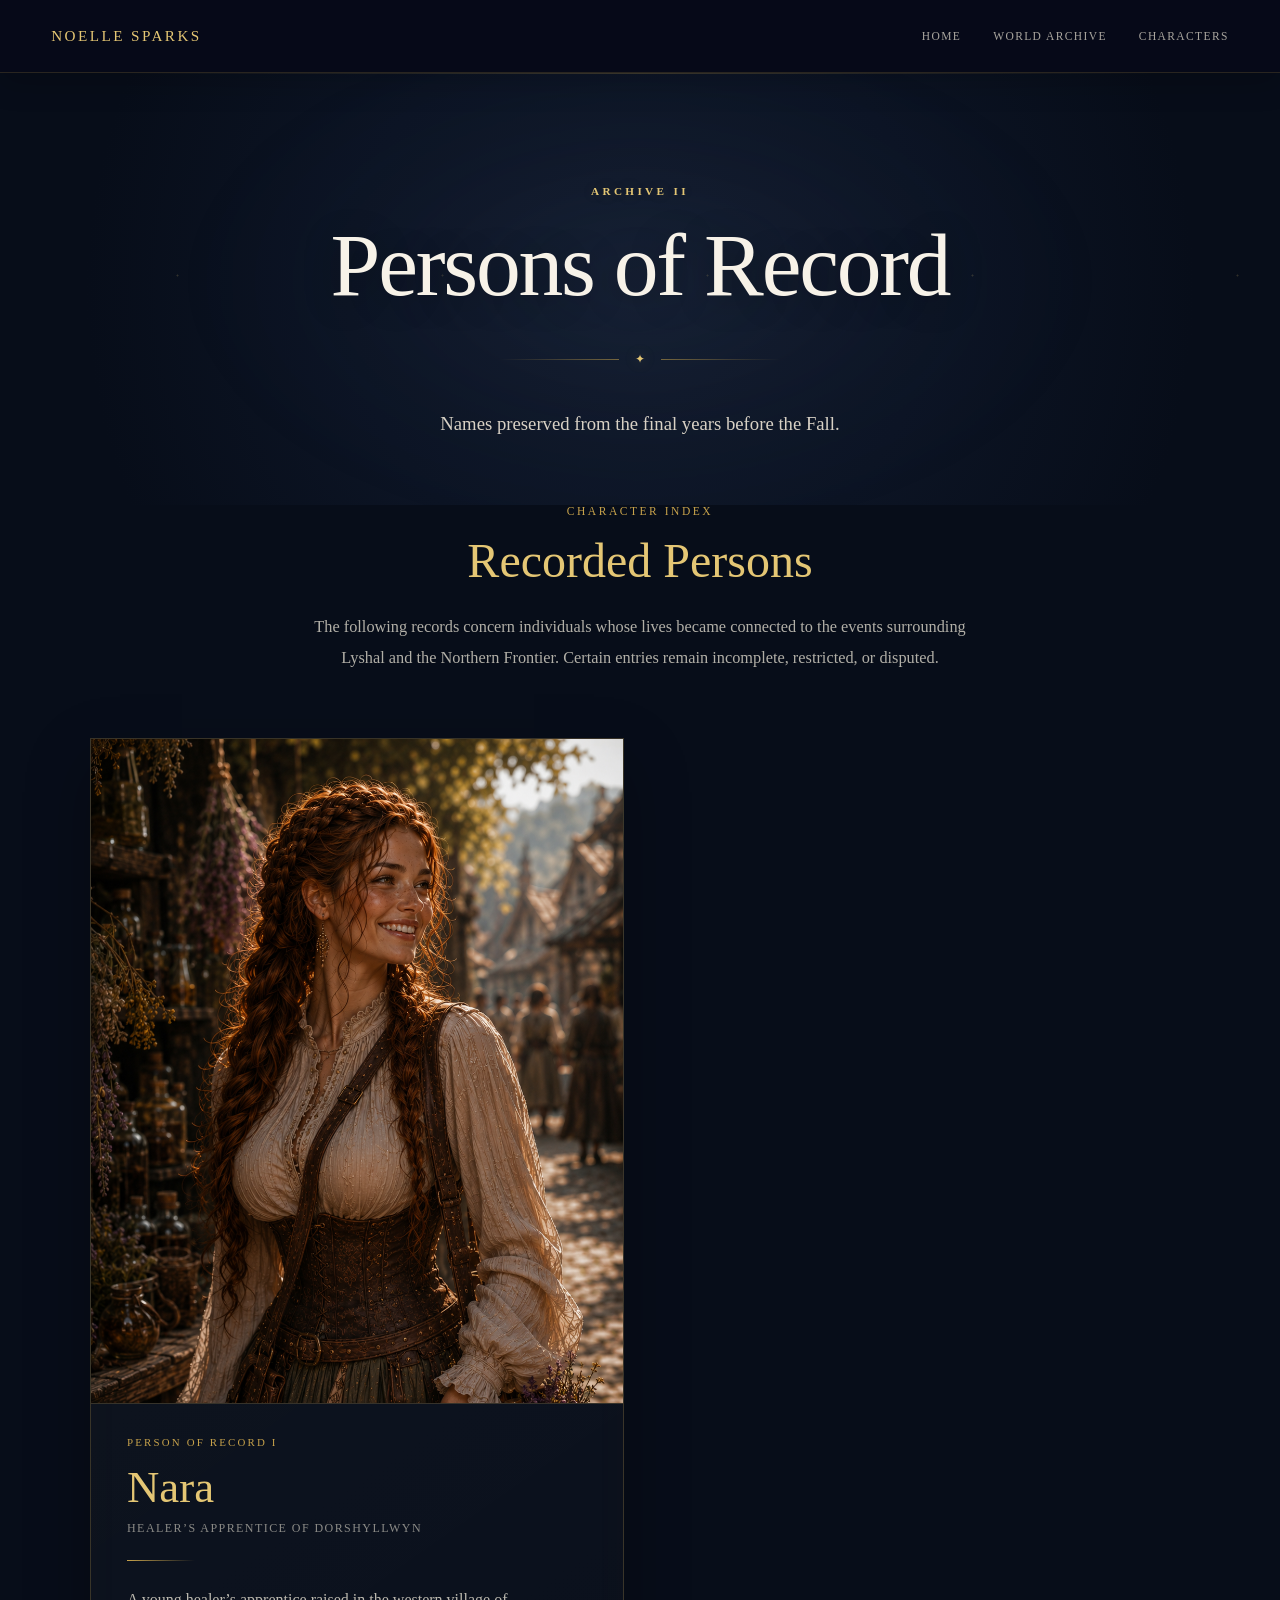
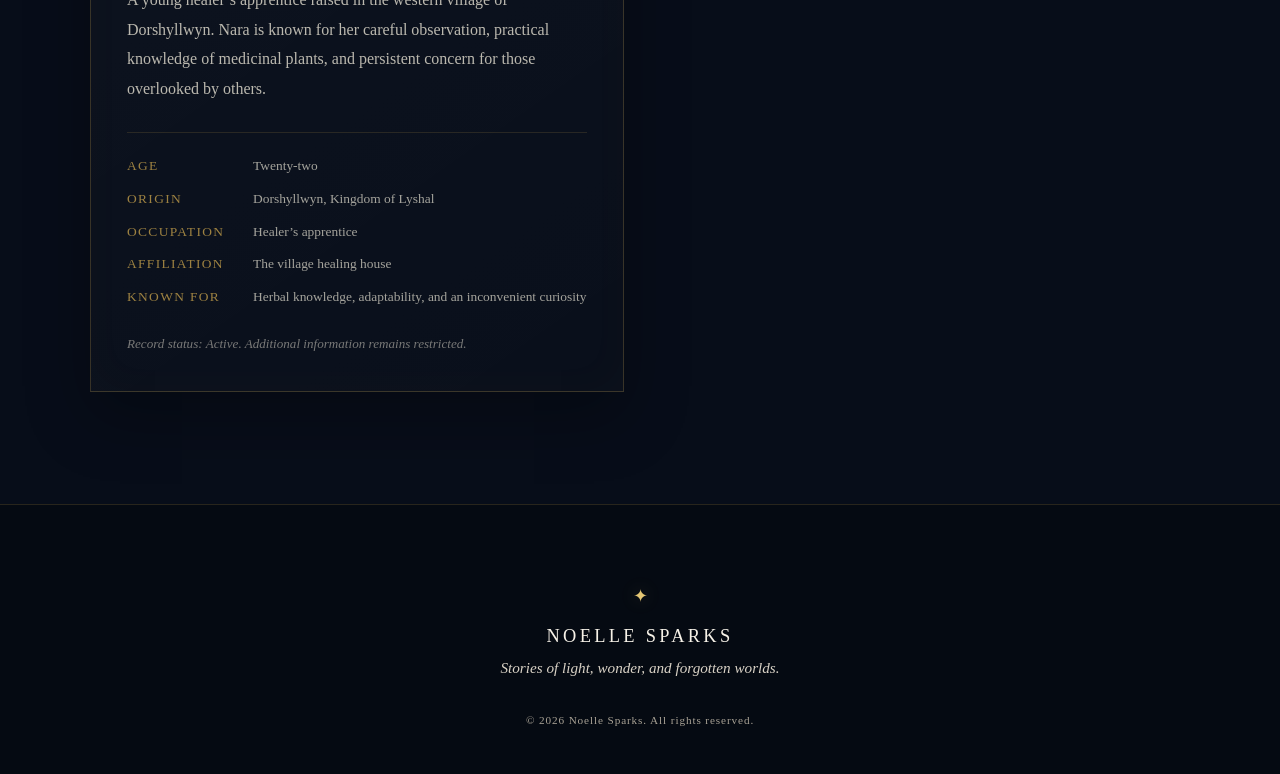
==== commit ffc01515: "Add Character Archive navigation" ====
--- a/characters.html
+++ b/characters.html
@@ -36,7 +36,9 @@
       <a href="world.html">
         World Archive
       </a>
-
+<a href="characters.html">
+  Characters
+</a>
     </nav>
 
   </div>
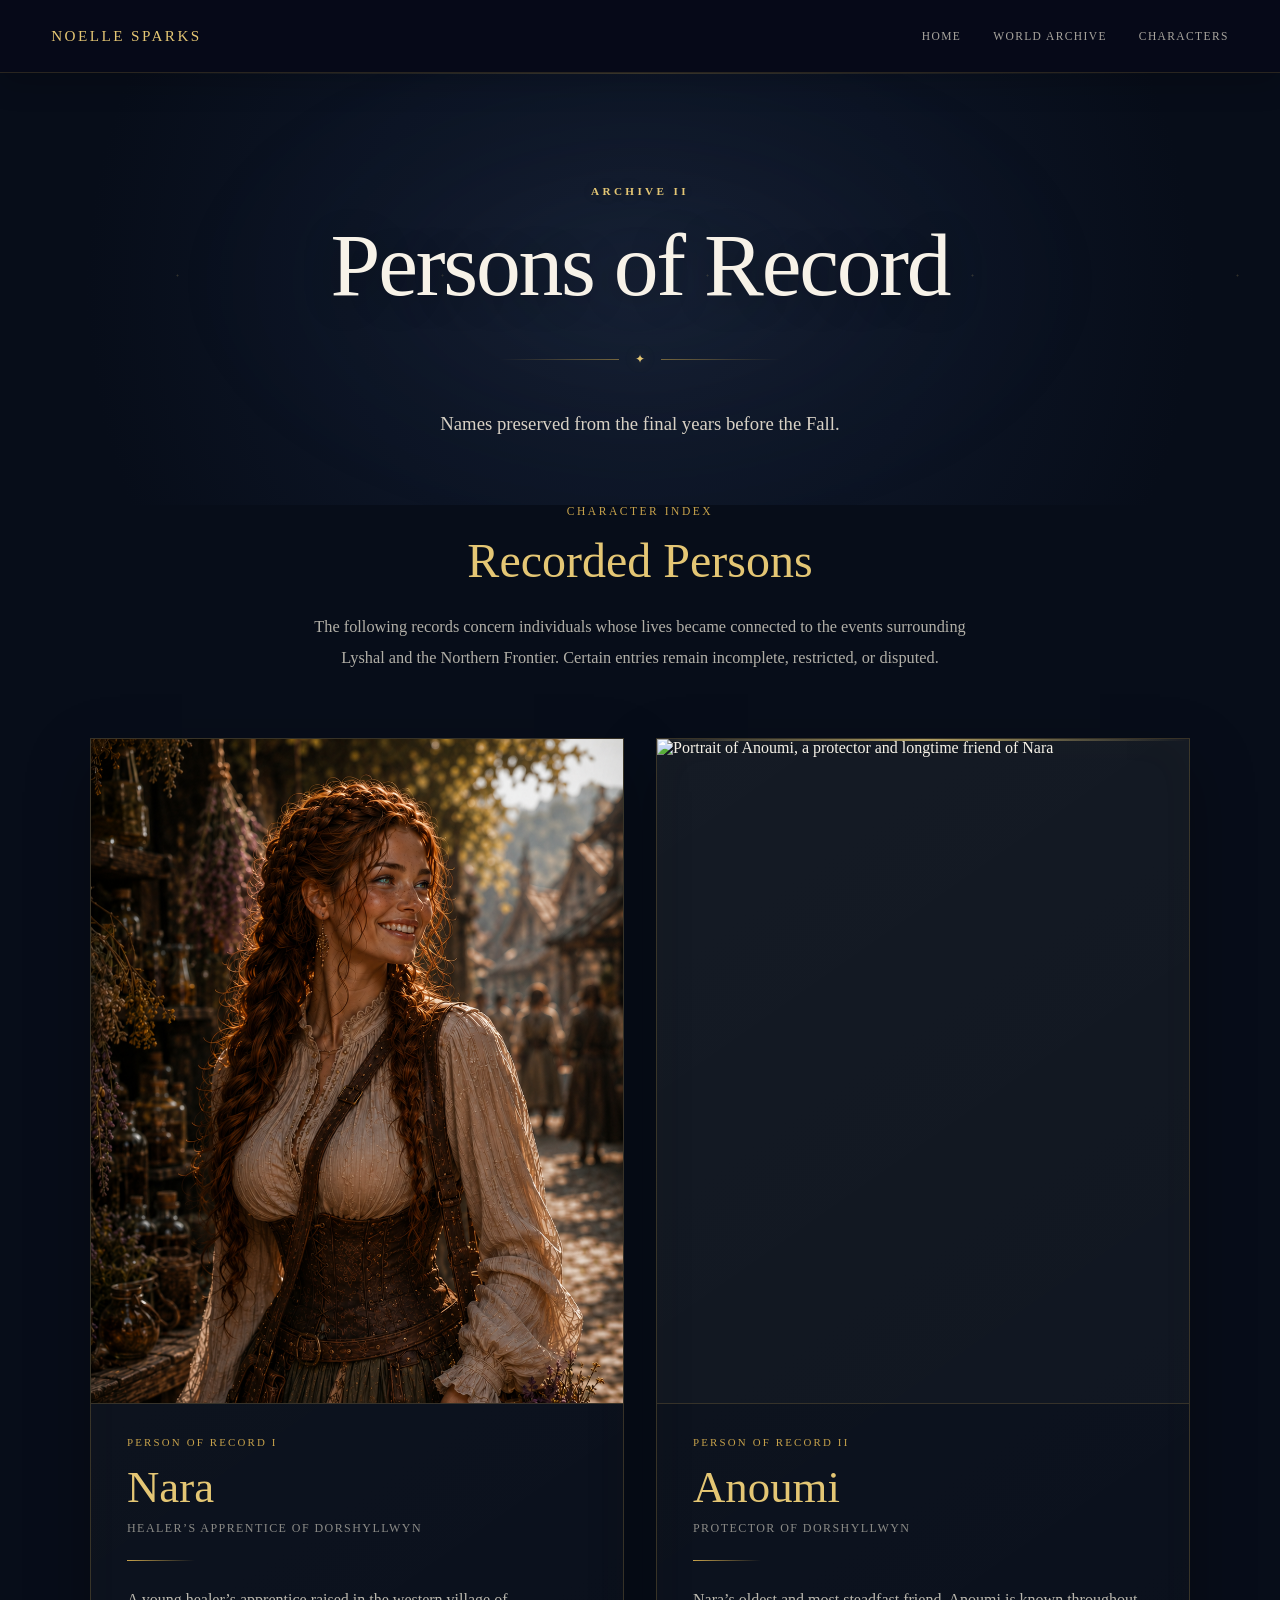
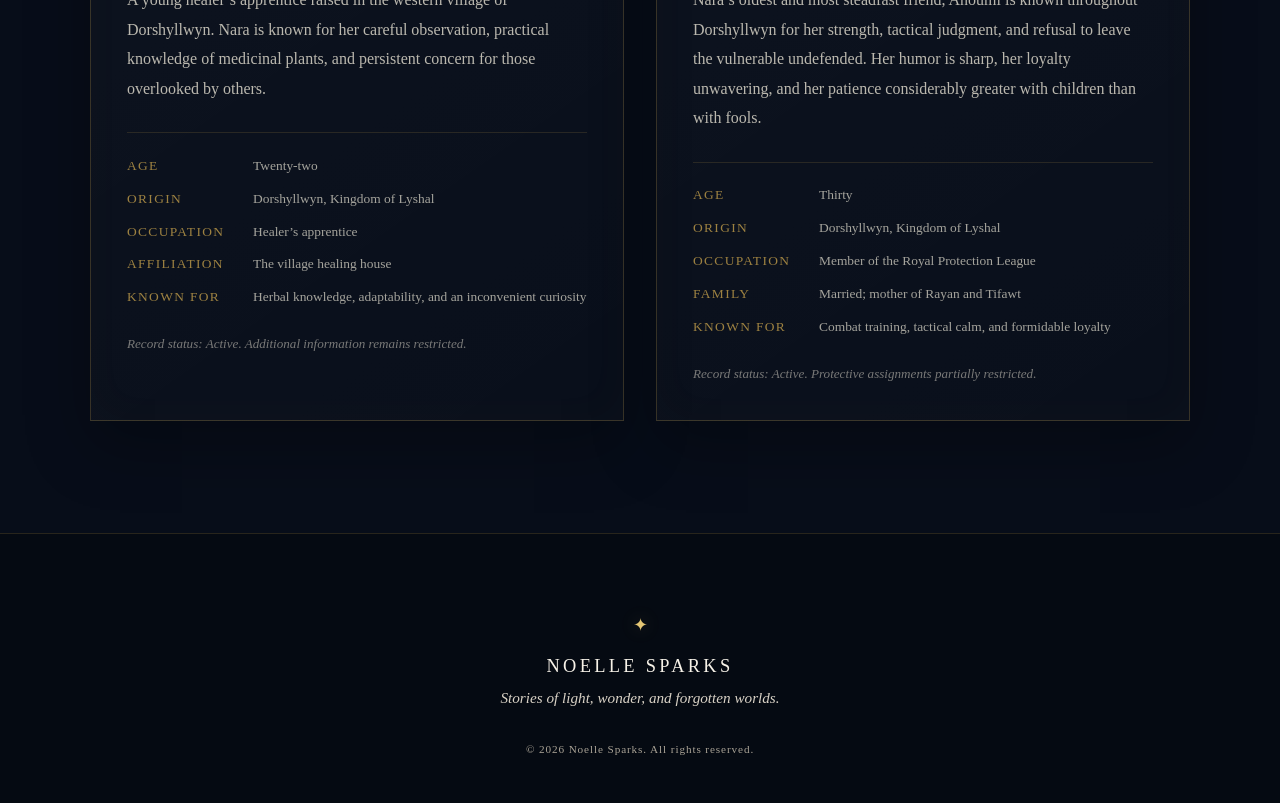
==== commit 2bc5c69e: "Add Anoumi character record" ====
--- a/characters.html
+++ b/characters.html
@@ -162,7 +162,74 @@
   </div>
 
 </article>
-
+<article id="anoumi" class="character-record">
+
+  <div class="character-portrait">
+
+    <img
+      src="assets/images/anoumi-character-portrait.png"
+      alt="Portrait of Anoumi, a protector and longtime friend of Nara"
+    >
+
+  </div>
+
+  <div class="character-record-content">
+
+    <p class="character-record-number">
+      Person of Record II
+    </p>
+
+    <h2>Anoumi</h2>
+
+    <p class="character-role">
+      Protector of Dorshyllwyn
+    </p>
+
+    <div class="character-record-rule" aria-hidden="true"></div>
+
+    <p class="character-summary">
+      Nara’s oldest and most steadfast friend, Anoumi is known throughout
+      Dorshyllwyn for her strength, tactical judgment, and refusal to leave
+      the vulnerable undefended. Her humor is sharp, her loyalty unwavering,
+      and her patience considerably greater with children than with fools.
+    </p>
+
+    <dl class="character-details">
+
+      <div class="character-detail">
+        <dt>Age</dt>
+        <dd>Thirty</dd>
+      </div>
+
+      <div class="character-detail">
+        <dt>Origin</dt>
+        <dd>Dorshyllwyn, Kingdom of Lyshal</dd>
+      </div>
+
+      <div class="character-detail">
+        <dt>Occupation</dt>
+        <dd>Member of the Royal Protection League</dd>
+      </div>
+
+      <div class="character-detail">
+        <dt>Family</dt>
+        <dd>Married; mother of Rayan and Tifawt</dd>
+      </div>
+
+      <div class="character-detail">
+        <dt>Known for</dt>
+        <dd>Combat training, tactical calm, and formidable loyalty</dd>
+      </div>
+
+    </dl>
+
+    <p class="character-status">
+      Record status: Active. Protective assignments partially restricted.
+    </p>
+
+  </div>
+
+</article>
   </section>
 
 </main>
--- a/css/styles.css
+++ b/css/styles.css
@@ -2220,3 +2220,10 @@
         gap: 0.75rem;
     }
 }
+/* Center a lone character record */
+
+.character-record:only-child {
+    grid-column: 1 / -1;
+    width: min(540px, 100%);
+    justify-self: center;
+}
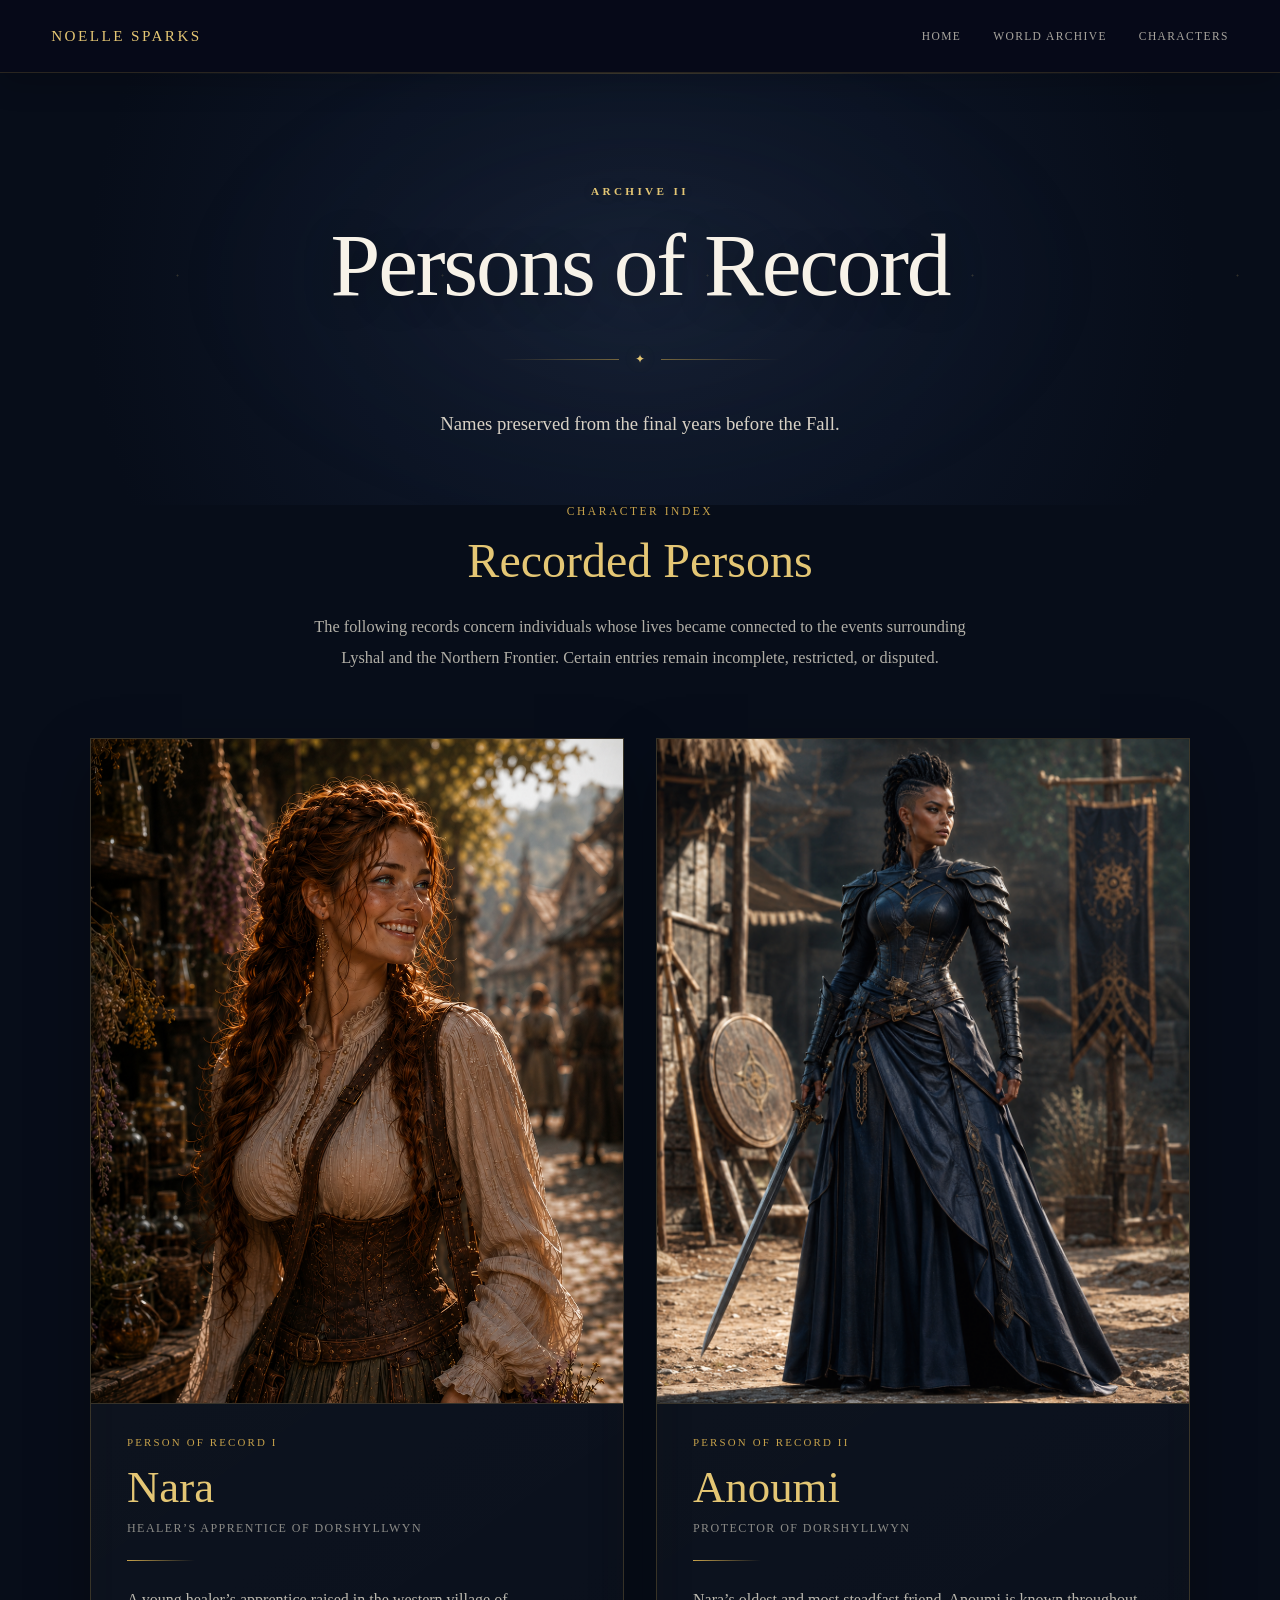
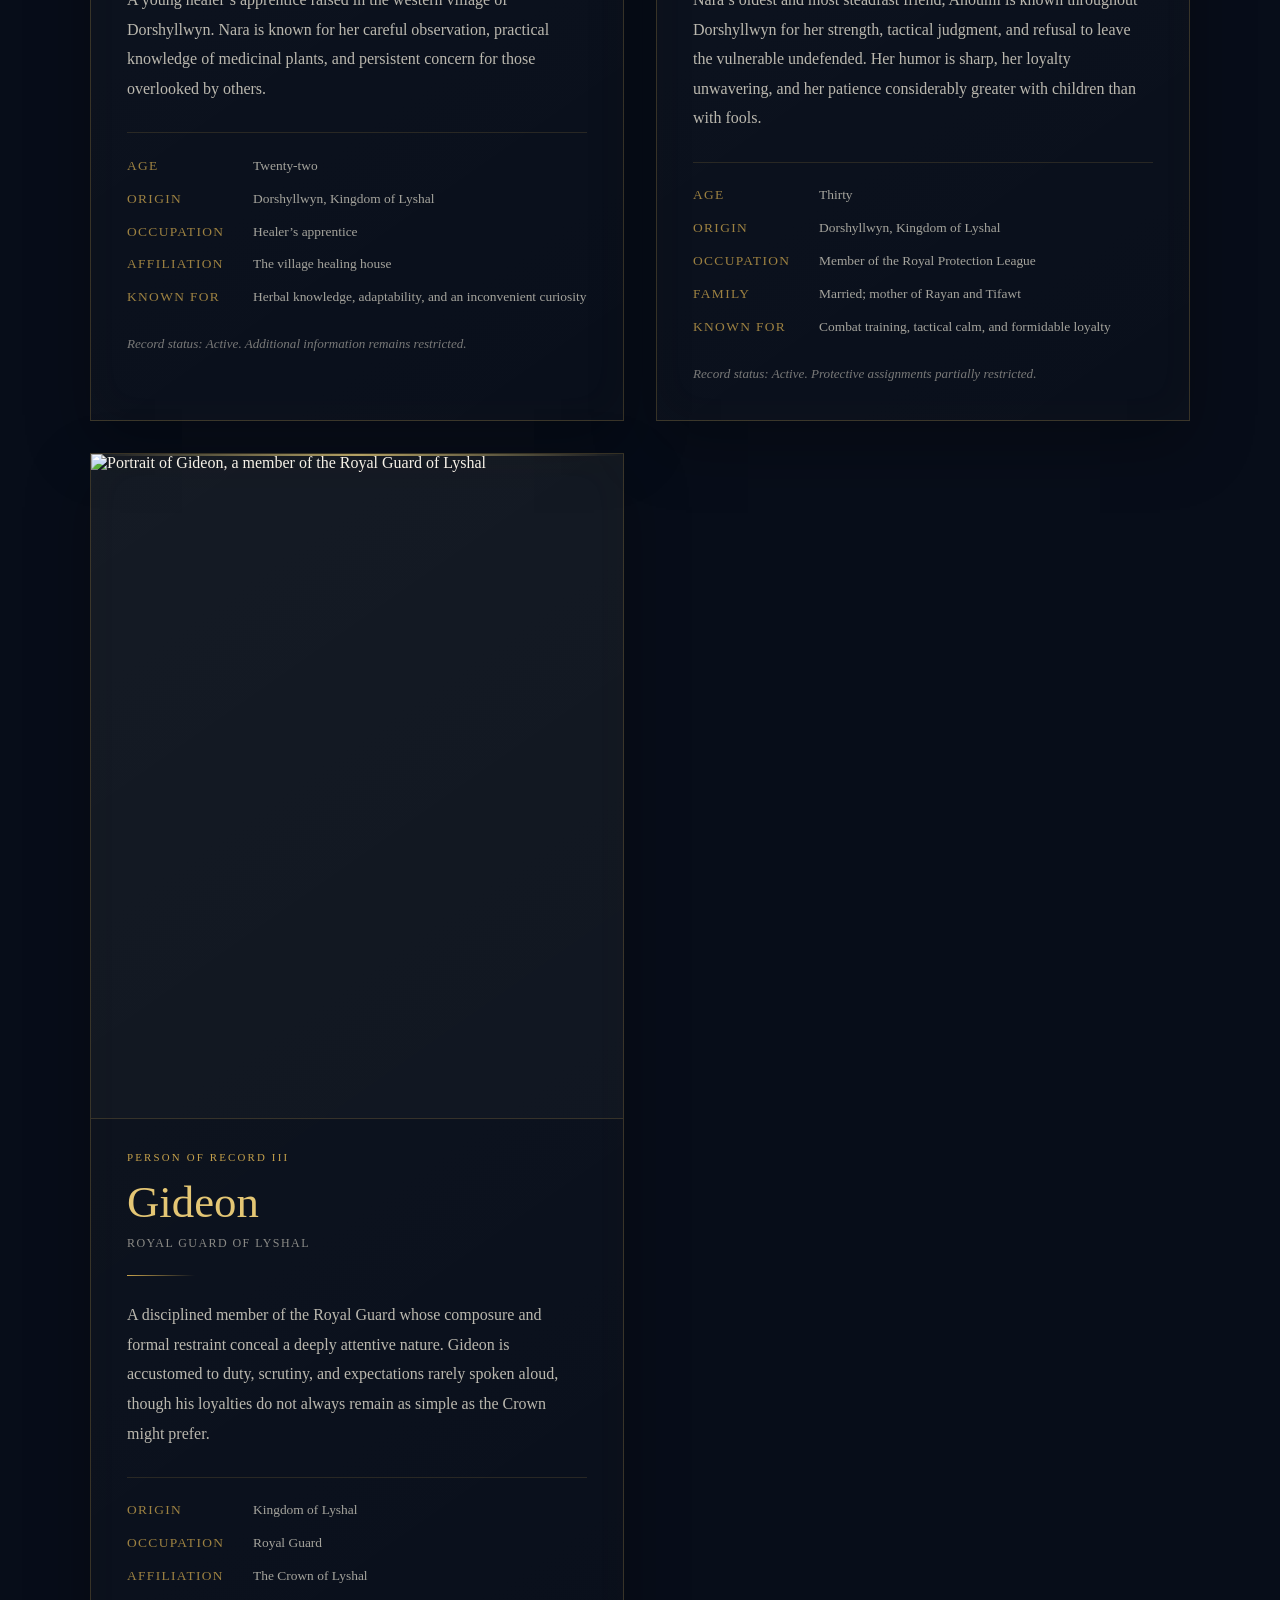
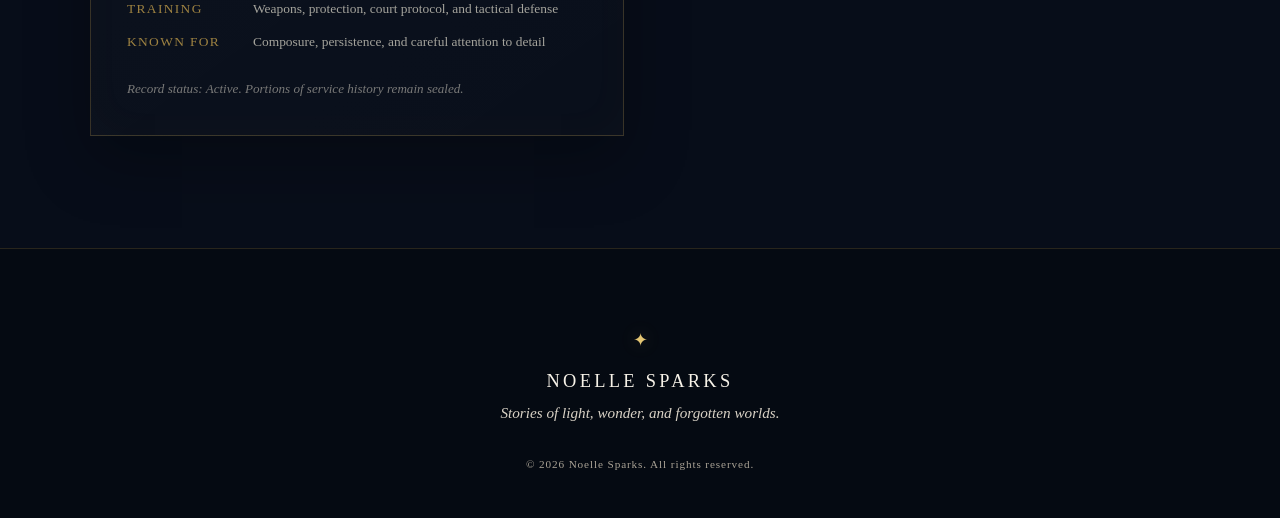
==== commit f702da36: "Add character record for Gideon" ====
--- a/characters.html
+++ b/characters.html
@@ -230,6 +230,74 @@
   </div>
 
 </article>
+    <article id="gideon" class="character-record">
+
+  <div class="character-portrait">
+
+    <img
+      src="assets/images/gideon-character-portrait.png"
+      alt="Portrait of Gideon, a member of the Royal Guard of Lyshal"
+    >
+
+  </div>
+
+  <div class="character-record-content">
+
+    <p class="character-record-number">
+      Person of Record III
+    </p>
+
+    <h2>Gideon</h2>
+
+    <p class="character-role">
+      Royal Guard of Lyshal
+    </p>
+
+    <div class="character-record-rule" aria-hidden="true"></div>
+
+    <p class="character-summary">
+      A disciplined member of the Royal Guard whose composure and formal
+      restraint conceal a deeply attentive nature. Gideon is accustomed
+      to duty, scrutiny, and expectations rarely spoken aloud, though his
+      loyalties do not always remain as simple as the Crown might prefer.
+    </p>
+
+    <dl class="character-details">
+
+      <div class="character-detail">
+        <dt>Origin</dt>
+        <dd>Kingdom of Lyshal</dd>
+      </div>
+
+      <div class="character-detail">
+        <dt>Occupation</dt>
+        <dd>Royal Guard</dd>
+      </div>
+
+      <div class="character-detail">
+        <dt>Affiliation</dt>
+        <dd>The Crown of Lyshal</dd>
+      </div>
+
+      <div class="character-detail">
+        <dt>Training</dt>
+        <dd>Weapons, protection, court protocol, and tactical defense</dd>
+      </div>
+
+      <div class="character-detail">
+        <dt>Known for</dt>
+        <dd>Composure, persistence, and careful attention to detail</dd>
+      </div>
+
+    </dl>
+
+    <p class="character-status">
+      Record status: Active. Portions of service history remain sealed.
+    </p>
+
+  </div>
+
+</article>
   </section>
 
 </main>
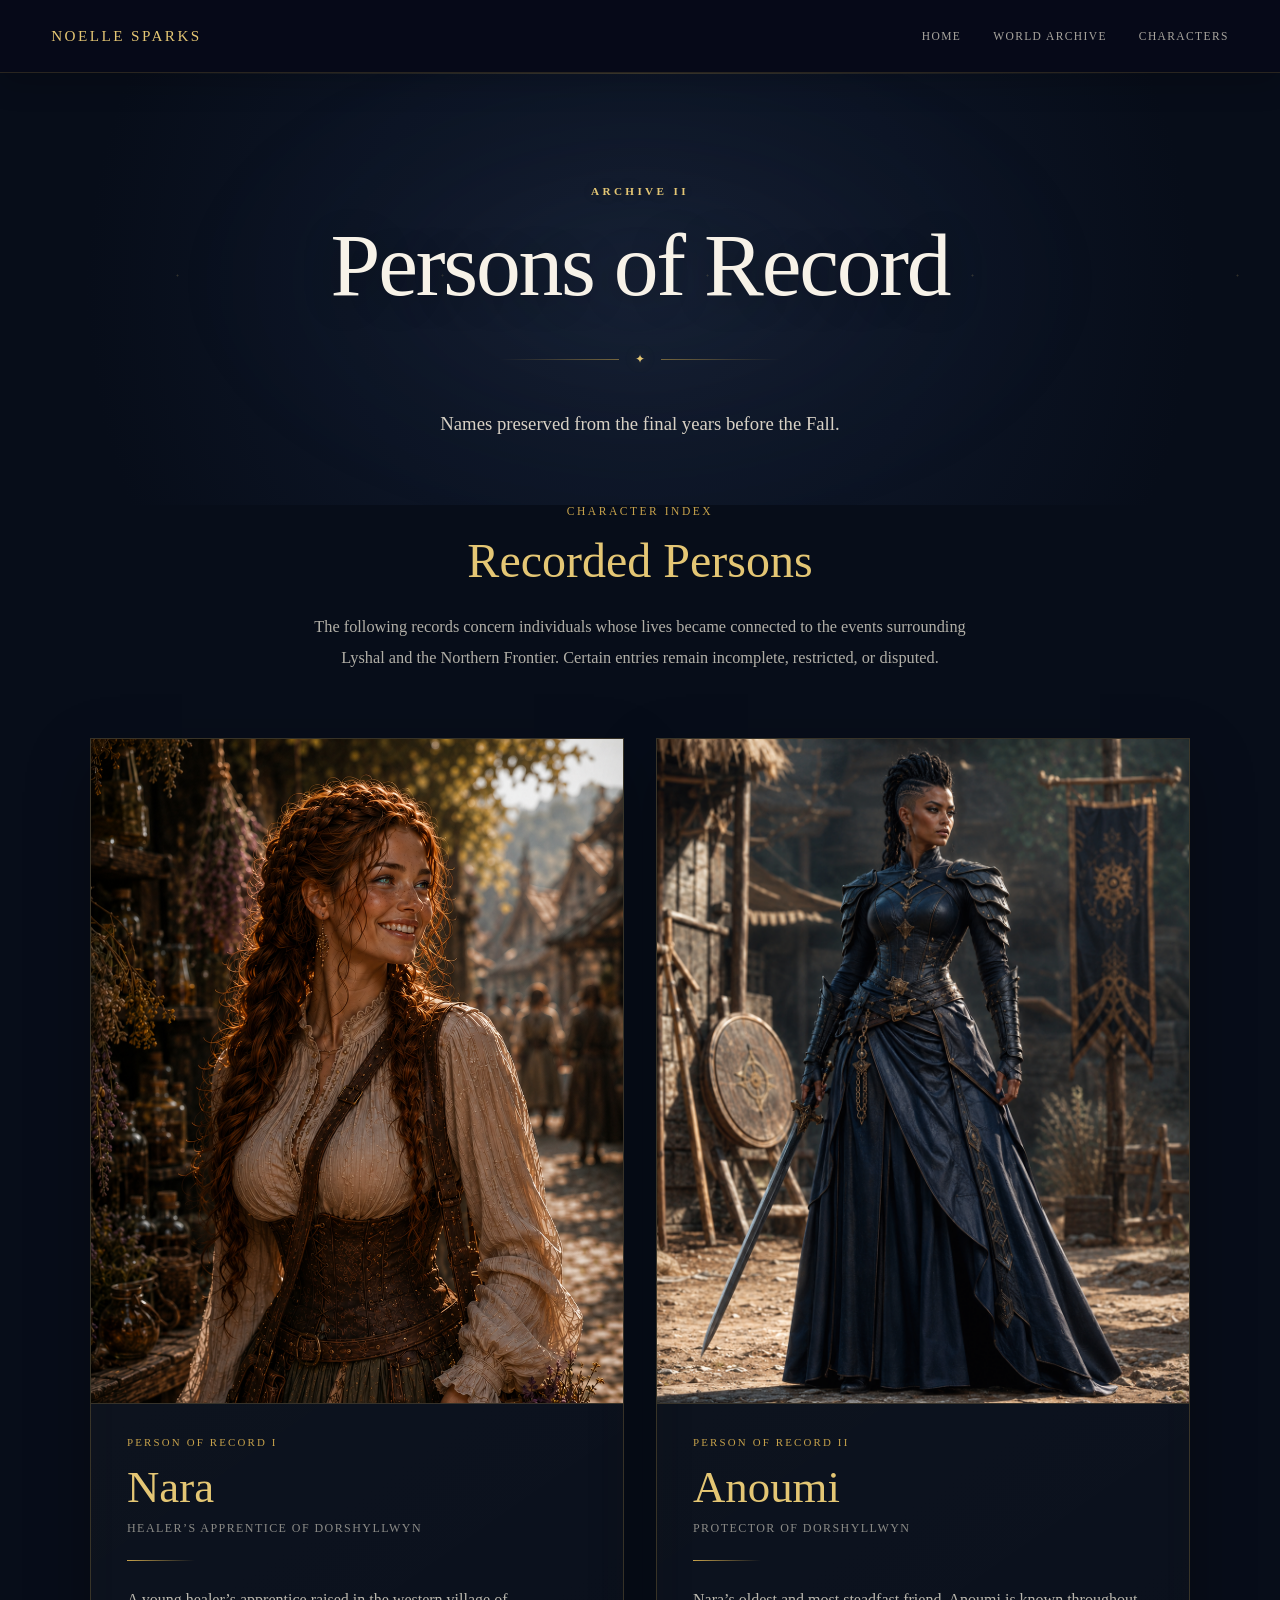
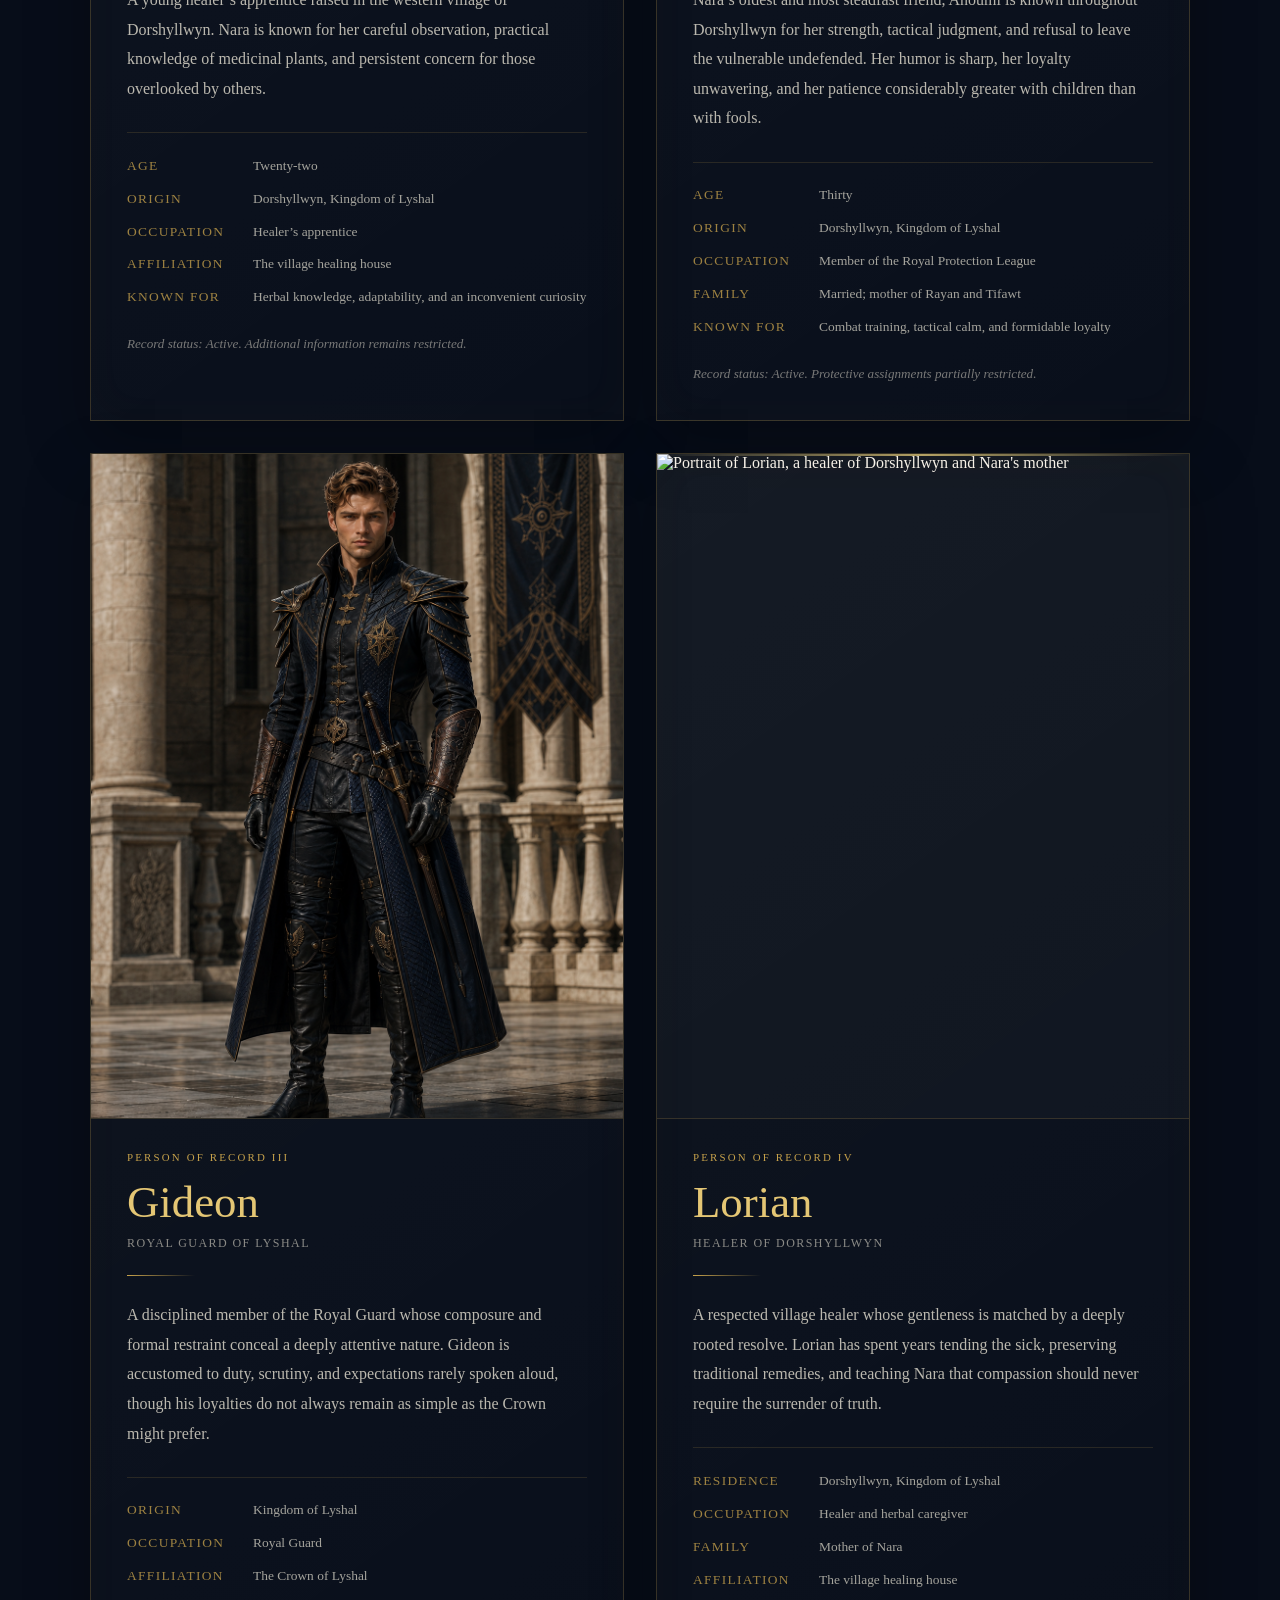
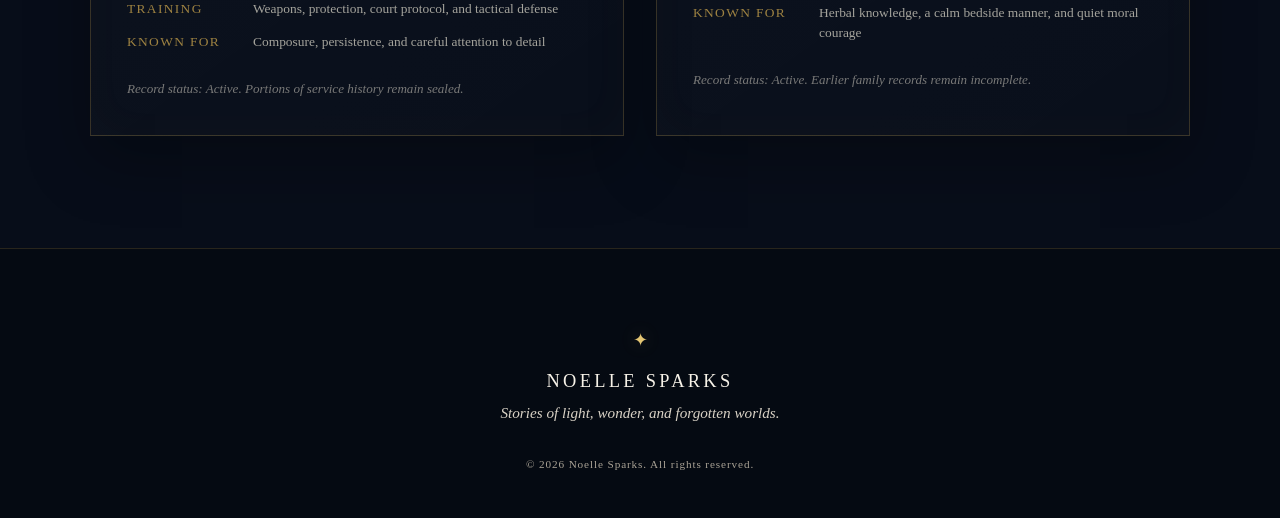
==== commit 1916c9e1: "Add Lorian character record" ====
--- a/characters.html
+++ b/characters.html
@@ -298,6 +298,74 @@
   </div>
 
 </article>
+   <article id="lorian" class="character-record">
+
+  <div class="character-portrait">
+
+    <img
+      src="assets/images/lorian-character-portrait.png"
+      alt="Portrait of Lorian, a healer of Dorshyllwyn and Nara's mother"
+    >
+
+  </div>
+
+  <div class="character-record-content">
+
+    <p class="character-record-number">
+      Person of Record IV
+    </p>
+
+    <h2>Lorian</h2>
+
+    <p class="character-role">
+      Healer of Dorshyllwyn
+    </p>
+
+    <div class="character-record-rule" aria-hidden="true"></div>
+
+    <p class="character-summary">
+      A respected village healer whose gentleness is matched by a deeply
+      rooted resolve. Lorian has spent years tending the sick, preserving
+      traditional remedies, and teaching Nara that compassion should never
+      require the surrender of truth.
+    </p>
+
+    <dl class="character-details">
+
+      <div class="character-detail">
+        <dt>Residence</dt>
+        <dd>Dorshyllwyn, Kingdom of Lyshal</dd>
+      </div>
+
+      <div class="character-detail">
+        <dt>Occupation</dt>
+        <dd>Healer and herbal caregiver</dd>
+      </div>
+
+      <div class="character-detail">
+        <dt>Family</dt>
+        <dd>Mother of Nara</dd>
+      </div>
+
+      <div class="character-detail">
+        <dt>Affiliation</dt>
+        <dd>The village healing house</dd>
+      </div>
+
+      <div class="character-detail">
+        <dt>Known for</dt>
+        <dd>Herbal knowledge, a calm bedside manner, and quiet moral courage</dd>
+      </div>
+
+    </dl>
+
+    <p class="character-status">
+      Record status: Active. Earlier family records remain incomplete.
+    </p>
+
+  </div>
+
+</article> 
   </section>
 
 </main>
--- a/css/styles.css
+++ b/css/styles.css
@@ -2227,3 +2227,10 @@
     width: min(540px, 100%);
     justify-self: center;
 }
+/* Center the final record when a row contains only one character */
+
+.character-record:last-child:nth-child(odd) {
+    grid-column: 1 / -1;
+    width: min(540px, 100%);
+    justify-self: center;
+}
